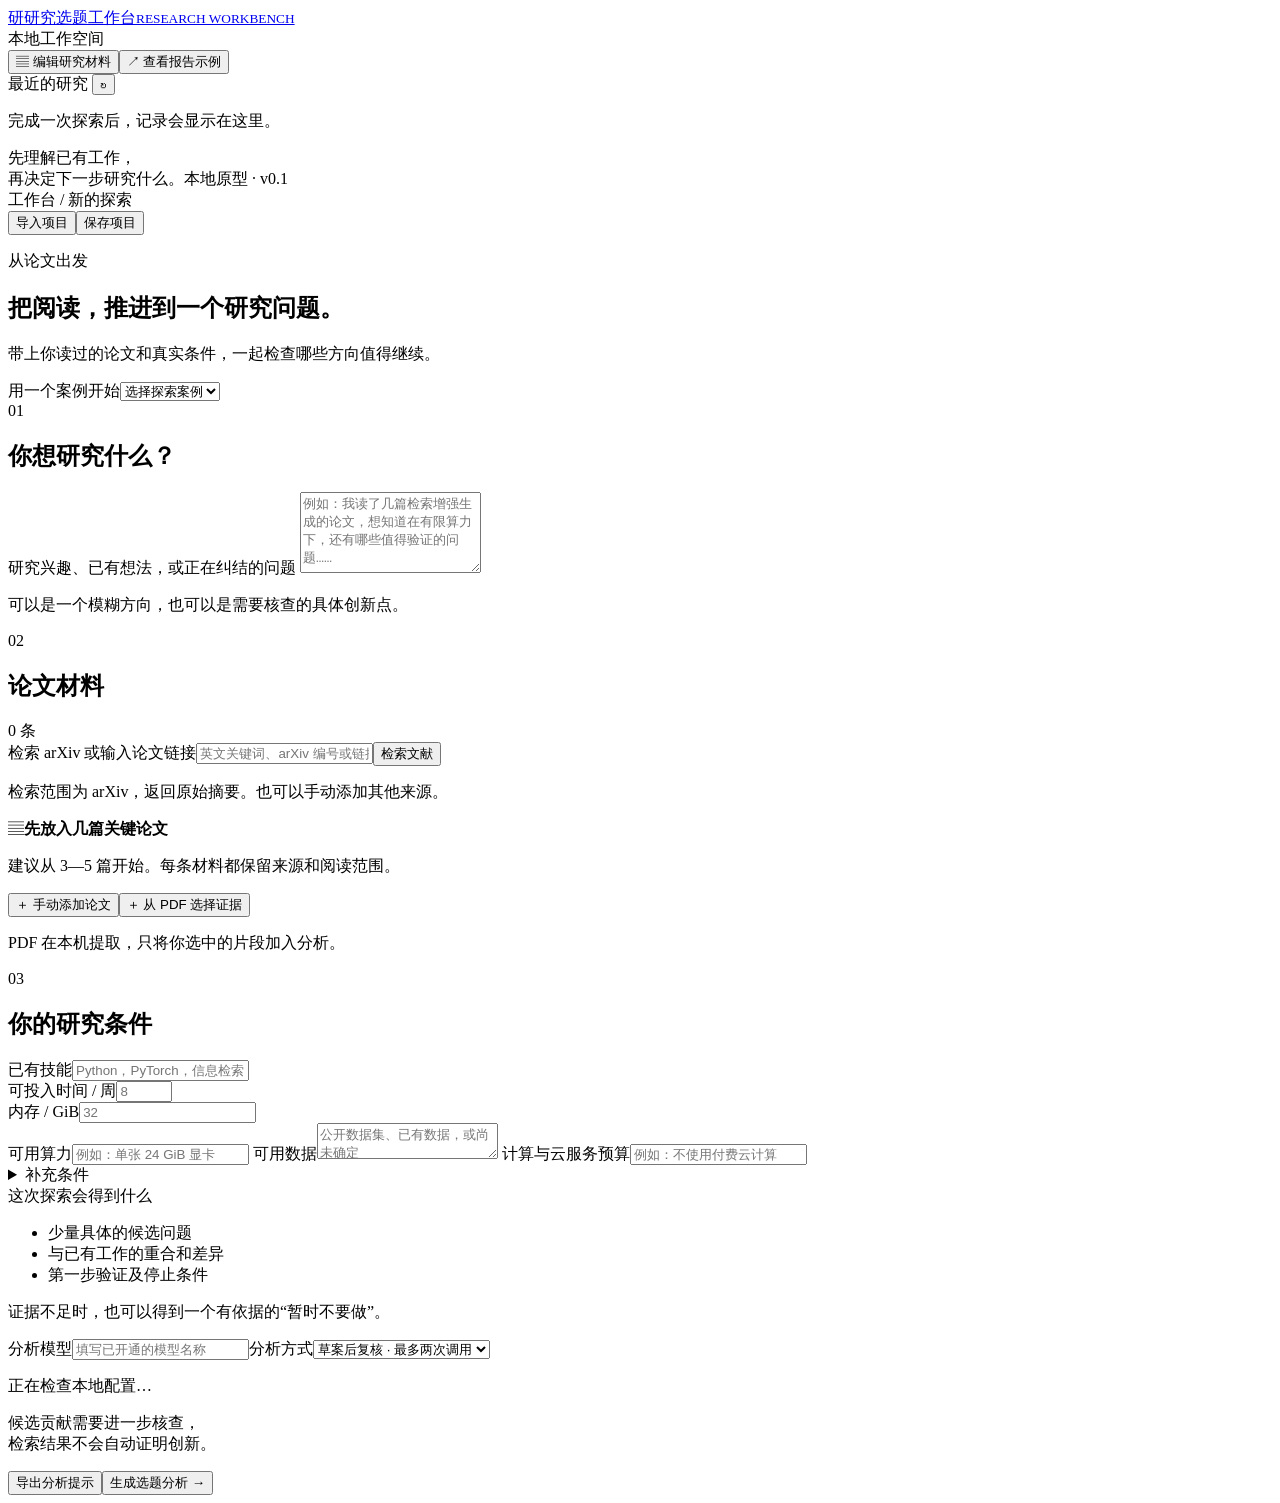
==== research_workbench/web/index.html @ 3cc42810 "Publish Research Workbench 0.1.0 alpha Add the local research workspace, PDF evidence tracing, offli" ====
<!doctype html>
<html lang="zh-CN">
<head><meta charset="utf-8"><meta name="viewport" content="width=device-width,initial-scale=1"><title>研究选题工作台</title><link rel="stylesheet" href="/styles.css"><script src="/app.js" defer></script></head>
<body>
<aside class="sidebar">
  <a class="brand" href="/" aria-label="研究选题工作台首页"><span class="brand-mark">研</span><span>研究选题工作台<small>RESEARCH WORKBENCH</small></span></a>
  <div class="local-tag"><span></span> 本地工作空间</div>
  <nav aria-label="工作区导航"><button class="nav-button active" id="nav-work">▤ 编辑研究材料</button><button class="nav-button" id="show-demo">↗ 查看报告示例</button></nav>
  <div class="sidebar-heading">最近的研究 <button id="refresh-history" class="icon-button" title="刷新记录" aria-label="刷新记录">↻</button></div>
  <div id="history" class="history"><p class="small">完成一次探索后，记录会显示在这里。</p></div>
  <div class="sidebar-foot">先理解已有工作，<br>再决定下一步研究什么。<span>本地原型 · v0.1</span></div>
</aside>
<main>
  <header class="topbar"><span id="view-label">工作台 / 新的探索</span><div><button id="load-project" class="quiet">导入项目</button><button id="save-project" class="quiet">保存项目</button></div></header>
  <div id="notice" class="notice" role="status" aria-live="polite" hidden></div>
  <section id="workspace" class="workspace">
    <div class="hero"><div><p class="eyebrow">从论文出发</p><h1>把阅读，推进到一个研究问题。</h1><p>带上你读过的论文和真实条件，一起检查哪些方向值得继续。</p></div><label class="example-label">用一个案例开始<select id="example-picker"><option value="">选择探索案例</option></select></label></div>
    <div class="work-grid">
      <div class="primary-column">
        <section class="panel"><div class="section-heading"><span class="step">01</span><h2>你想研究什么？</h2></div>
          <label for="question">研究兴趣、已有想法，或正在纠结的问题</label>
          <textarea id="question" rows="5" placeholder="例如：我读了几篇检索增强生成的论文，想知道在有限算力下，还有哪些值得验证的问题……"></textarea>
          <p class="help">可以是一个模糊方向，也可以是需要核查的具体创新点。</p>
        </section>
        <section class="panel"><div class="section-heading"><span class="step">02</span><h2>论文材料</h2><span id="source-count" class="count">0 条</span></div>
          <form id="search-form" class="search-row"><label class="sr-only" for="search-query">检索 arXiv 或输入论文链接</label><input id="search-query" placeholder="英文关键词、arXiv 编号或链接" maxlength="300"><button id="search-button" type="submit">检索文献</button></form>
          <p class="help">检索范围为 arXiv，返回原始摘要。也可以手动添加其他来源。</p>
          <div id="search-results" aria-live="polite"></div>
          <div id="sources" class="sources"><div class="empty"><span class="empty-symbol">▤</span><strong>先放入几篇关键论文</strong><p>建议从 3—5 篇开始。每条材料都保留来源和阅读范围。</p></div></div>
          <div class="material-actions"><button id="add-manual" class="add-button">＋ 手动添加论文</button><button id="add-pdf" class="add-button">＋ 从 PDF 选择证据</button></div>
          <p id="pdf-help" class="help">PDF 在本机提取，只将你选中的片段加入分析。</p>
        </section>
      </div>
      <aside class="conditions">
        <section class="panel"><div class="section-heading"><span class="step">03</span><h2>你的研究条件</h2></div>
          <label for="skills">已有技能</label><input id="skills" placeholder="Python，PyTorch，信息检索">
          <div class="field-pair"><div><label for="weeks">可投入时间 / 周</label><input id="weeks" type="number" min="1" max="104" placeholder="8"></div><div><label for="ram">内存 / GiB</label><input id="ram" type="number" min="1" placeholder="32"></div></div>
          <label for="gpu">可用算力</label><input id="gpu" placeholder="例如：单张 24 GiB 显卡">
          <label for="data">可用数据</label><textarea id="data" rows="2" placeholder="公开数据集、已有数据，或尚未确定"></textarea>
          <label for="budget">计算与云服务预算</label><input id="budget" placeholder="例如：不使用付费云计算">
          <details><summary>补充条件</summary><label for="api-budget">研究所需 API 预算 / 元</label><input id="api-budget" type="number" min="0" placeholder="可留空"><label for="target-model">研究对象模型</label><input id="target-model" placeholder="尚未确定"><label for="notes">其他限制或偏好</label><textarea id="notes" rows="2"></textarea></details>
        </section>
        <section class="outcome-note"><span>这次探索会得到什么</span><ul><li>少量具体的候选问题</li><li>与已有工作的重合和差异</li><li>第一步验证及停止条件</li></ul><p>证据不足时，也可以得到一个有依据的“暂时不要做”。</p></section>
      </aside>
    </div>
    <section class="action-panel"><div class="model-settings"><label for="model">分析模型</label><input id="model" placeholder="填写已开通的模型名称"><label for="workflow">分析方式</label><select id="workflow"><option value="reviewed">草案后复核 · 最多两次调用</option><option value="baseline">单轮分析 · 一次调用</option></select></div>
      <p id="connection" class="help">正在检查本地配置…</p>
      <div class="action-row"><p>候选贡献需要进一步核查，<br>检索结果不会自动证明创新。</p><button id="prepare" class="secondary">导出分析提示</button><button id="analyze" class="primary">生成选题分析 <span>→</span></button></div>
      <div id="prepared-actions" class="prepared-actions" hidden><span>研究材料快照已保存。</span><a id="download-prompt" href="#" download>下载提示文件</a><button id="import-answer" class="quiet">导入模型回答</button></div>
    </section>
  </section>
  <section id="result-view" class="result-view" hidden><div class="result-toolbar"><button id="back-to-work" class="quiet">← 返回研究材料</button><span id="result-label"></span><a id="download-report" class="quiet" hidden download>下载报告 JSON</a><a id="open-report" class="quiet" target="_blank" rel="noopener">独立打开 ↗</a></div><iframe id="report-frame" title="研究选题分析报告" sandbox="allow-same-origin allow-popups allow-popups-to-escape-sandbox allow-downloads"></iframe></section>
</main>
<dialog id="paper-dialog"><form id="paper-form"><div class="dialog-top"><h2>添加论文材料</h2><button id="close-paper" type="button" class="icon-button" aria-label="关闭">×</button></div><label for="paper-title">论文标题</label><input id="paper-title" required maxlength="500"><label for="paper-url">来源链接</label><input id="paper-url" type="url" placeholder="https://…" required><label for="paper-scope">提供内容</label><select id="paper-scope"><option value="abstract">原始摘要</option><option value="notes">你整理的阅读笔记</option></select><label for="paper-text">摘要或笔记</label><textarea id="paper-text" rows="7" required maxlength="30000"></textarea><label for="paper-locator">原文位置</label><input id="paper-locator" placeholder="例如：Abstract，或第 3 节第 2 段" required><div class="dialog-actions"><button class="primary" type="submit">添加到材料</button></div></form></dialog>
<dialog id="answer-dialog"><form id="answer-form"><div class="dialog-top"><h2>导入模型回答</h2><button id="close-answer" type="button" class="icon-button" aria-label="关闭">×</button></div><p class="help">回答将关联到已导出的研究材料快照。</p><label for="answer-model">实际使用的模型或来源</label><input id="answer-model" required placeholder="例如：模型名称；人工编写请注明"><label for="answer-text">模型输出的 JSON</label><textarea id="answer-text" rows="10" required placeholder="粘贴完整 JSON 对象"></textarea><div class="dialog-actions"><button class="primary" type="submit">导入并查看报告</button></div></form></dialog>
<dialog id="pdf-dialog">
  <div class="dialog-top"><h2>从 PDF 选择证据</h2><button id="close-pdf" type="button" class="icon-button" aria-label="关闭 PDF 选择">×</button></div>
  <p class="help">选择论文文件，再选中与研究问题相关的一段文字。原文件和提取结果保存在本机；分析只使用选中的片段。</p>
  <label for="pdf-file">论文 PDF · 最大 8 MB / 80 页</label><input id="pdf-file" type="file" accept=".pdf,application/pdf">
  <p id="pdf-status" class="help" role="status" aria-live="polite"></p>
  <form id="excerpt-form" hidden>
    <div class="field-pair"><div><label for="pdf-title">论文标题</label><input id="pdf-title" required maxlength="500"></div><div><label for="pdf-url">论文来源链接</label><input id="pdf-url" type="url" required placeholder="https://…"></div></div>
    <p class="help">请核对标题和链接属于这份文件；工作台不会自动验证对应关系。</p>
    <div class="pdf-page-bar"><label for="pdf-page">页面</label><select id="pdf-page"></select><span id="pdf-selection" class="help">在下方选中需要引用的文字</span></div>
    <label for="pdf-page-text" class="sr-only">页面提取文字，可选中片段</label><textarea id="pdf-page-text" rows="12" readonly spellcheck="false"></textarea>
    <p class="help">页码使用文件页序，可能与印刷页码不同。分栏、公式和表格可能提取有误，请对照原 PDF 核对。当前不支持扫描件 OCR。</p>
    <div class="dialog-actions"><button id="add-excerpt" class="primary" type="submit" disabled>添加选中片段</button></div>
  </form>
</dialog>
<input type="file" id="project-file" accept=".json,application/json" hidden>
</body></html>
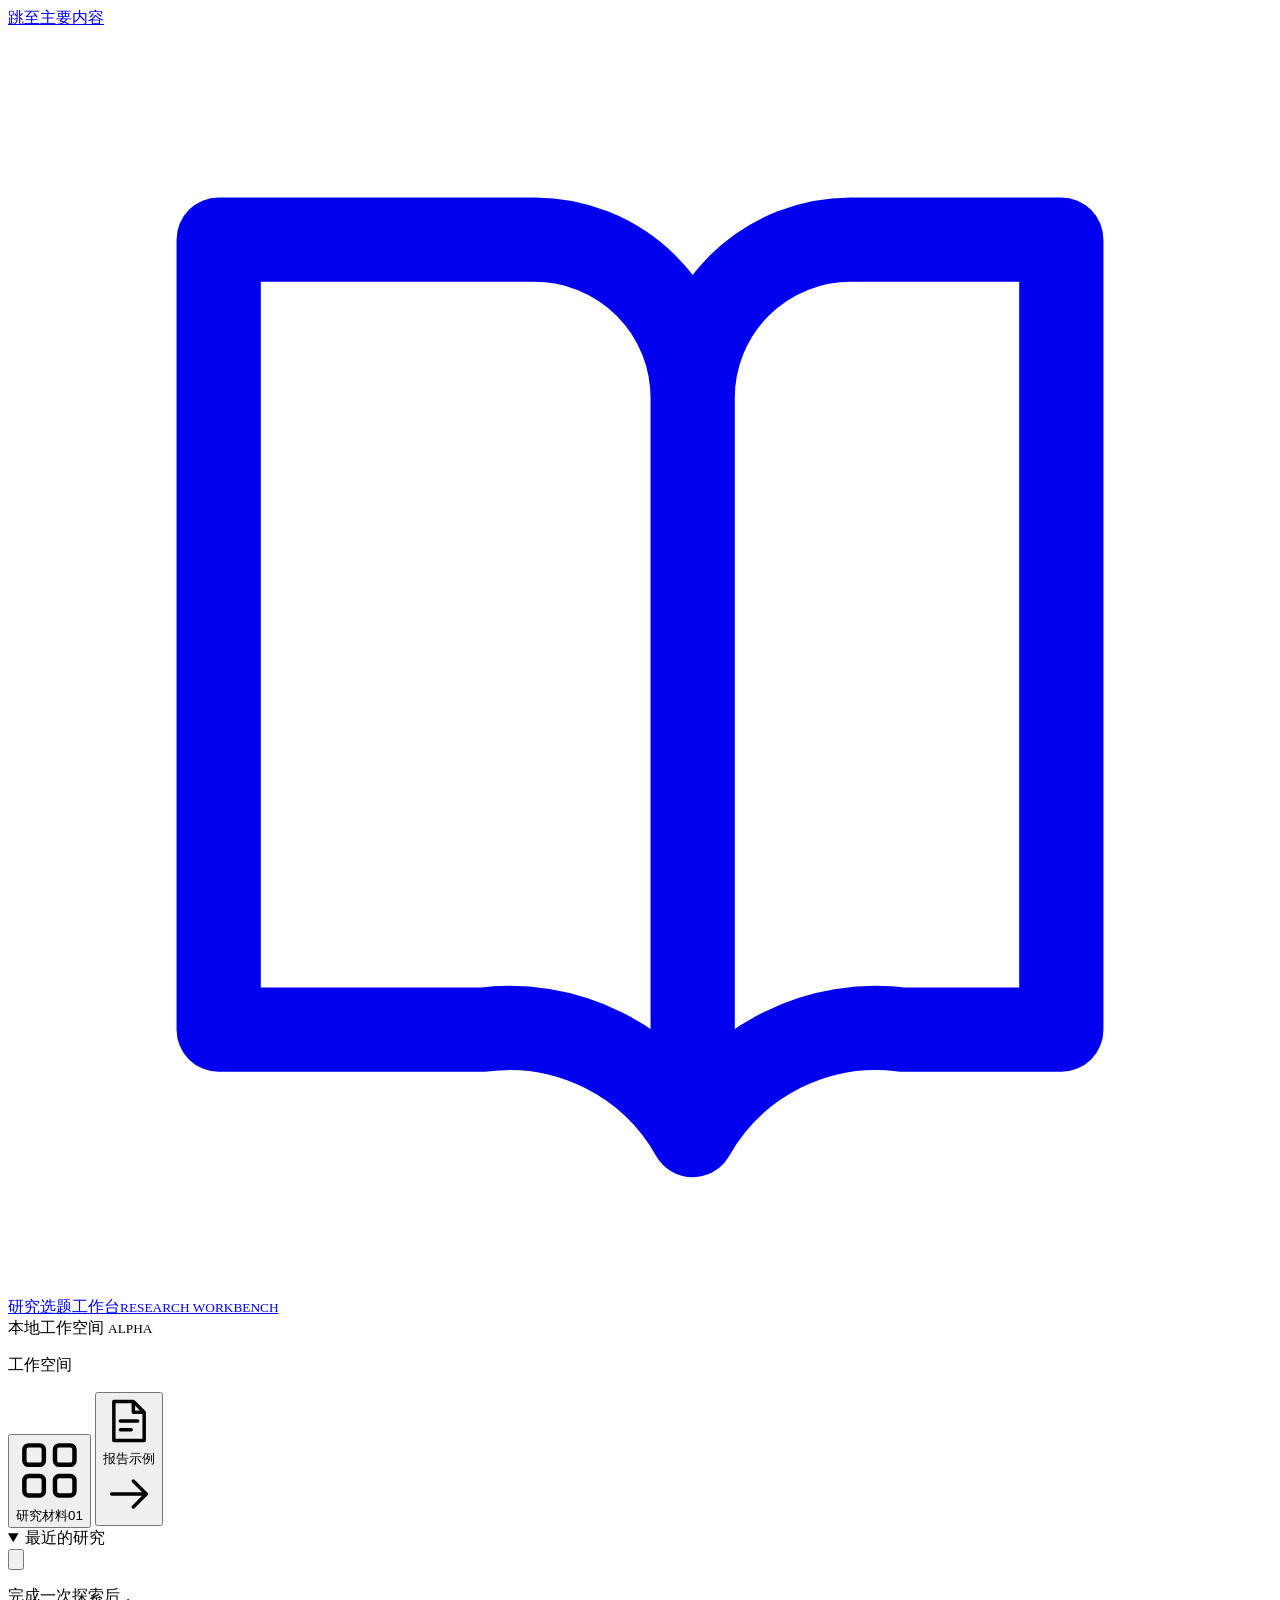
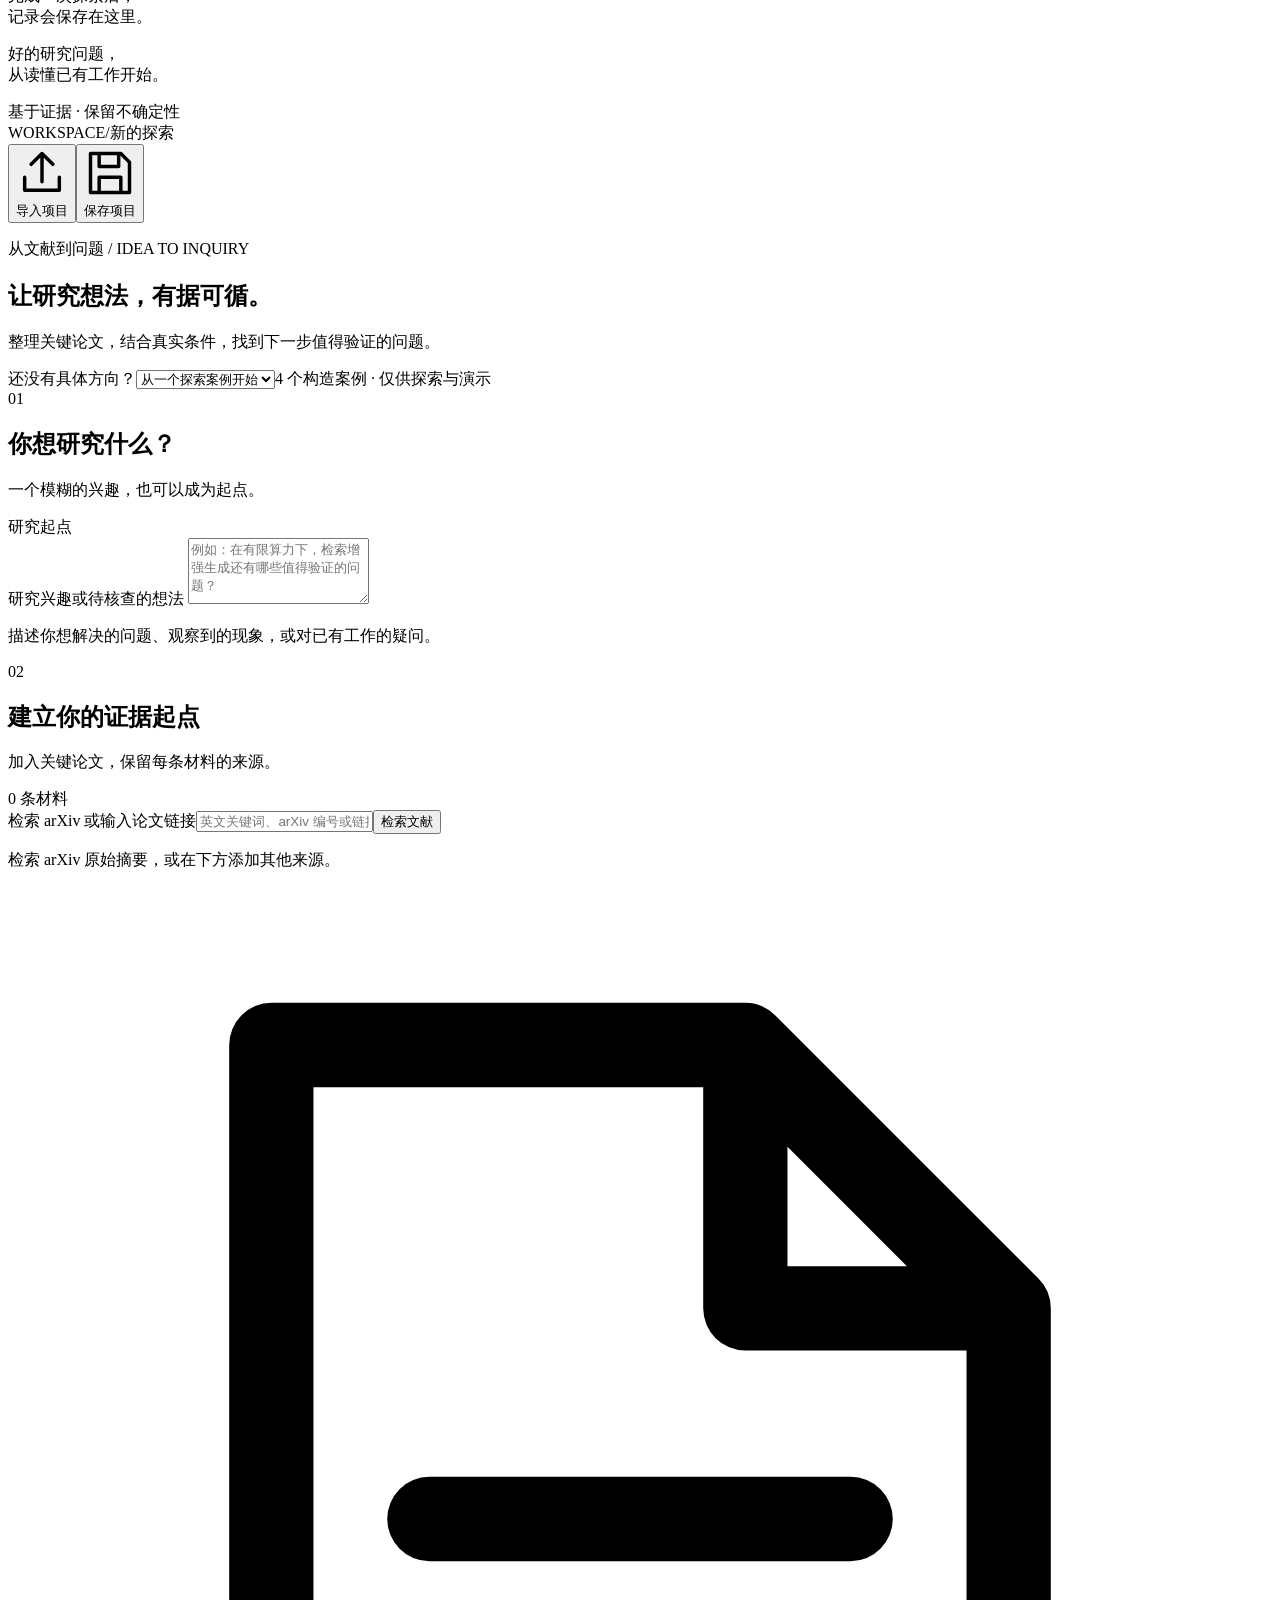
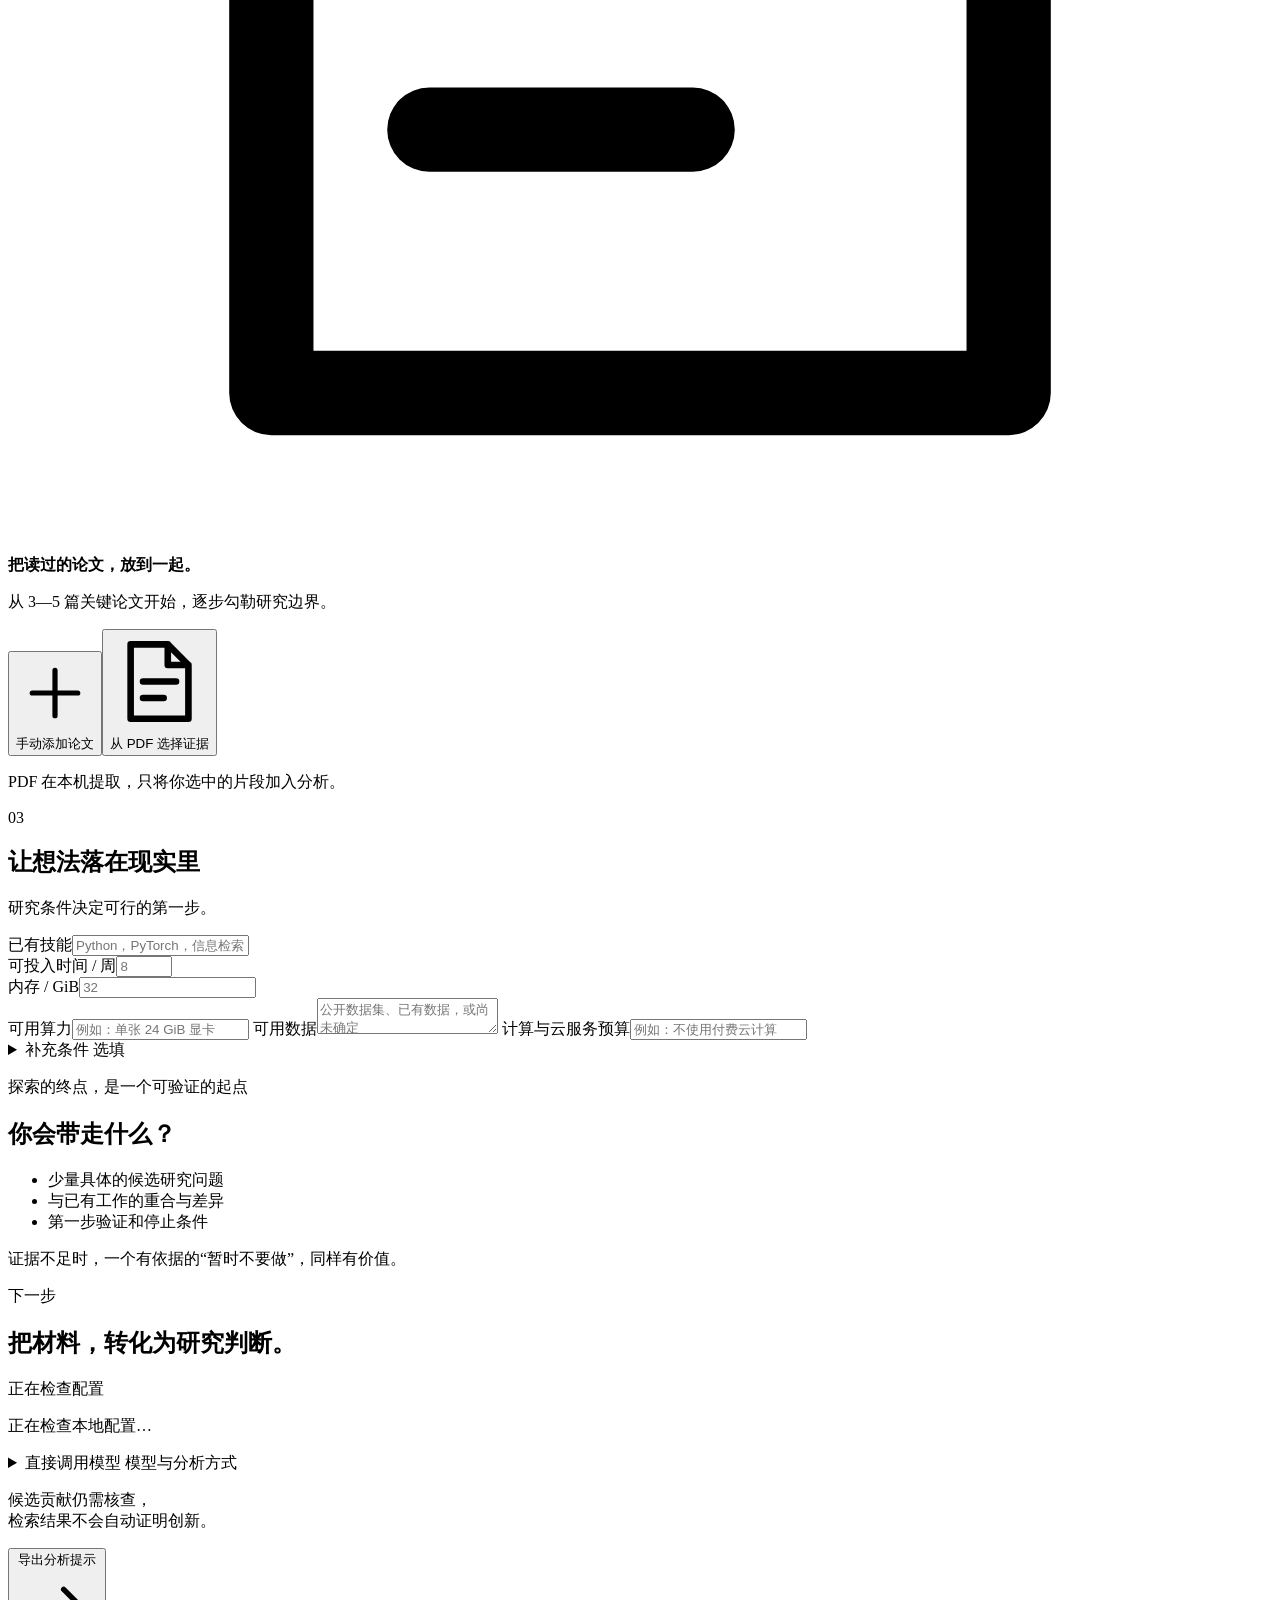
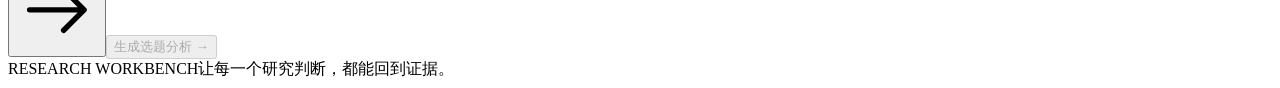
==== commit 512ca45e: "Refine research workspace and evidence-linked report design" ====
--- a/research_workbench/web/index.html
+++ b/research_workbench/web/index.html
@@ -1,60 +1,84 @@
 <!doctype html>
 <html lang="zh-CN">
-<head><meta charset="utf-8"><meta name="viewport" content="width=device-width,initial-scale=1"><title>研究选题工作台</title><link rel="stylesheet" href="/styles.css"><script src="/app.js" defer></script></head>
+<head>
+  <meta charset="utf-8">
+  <meta name="viewport" content="width=device-width,initial-scale=1">
+  <meta name="theme-color" content="#18302d">
+  <title>研究选题工作台 · Research Workbench</title>
+  <link rel="stylesheet" href="/styles.css">
+  <script src="/app.js" defer></script>
+</head>
 <body>
+<a class="skip-link" href="#main-content">跳至主要内容</a>
 <aside class="sidebar">
-  <a class="brand" href="/" aria-label="研究选题工作台首页"><span class="brand-mark">研</span><span>研究选题工作台<small>RESEARCH WORKBENCH</small></span></a>
-  <div class="local-tag"><span></span> 本地工作空间</div>
-  <nav aria-label="工作区导航"><button class="nav-button active" id="nav-work">▤ 编辑研究材料</button><button class="nav-button" id="show-demo">↗ 查看报告示例</button></nav>
-  <div class="sidebar-heading">最近的研究 <button id="refresh-history" class="icon-button" title="刷新记录" aria-label="刷新记录">↻</button></div>
-  <div id="history" class="history"><p class="small">完成一次探索后，记录会显示在这里。</p></div>
-  <div class="sidebar-foot">先理解已有工作，<br>再决定下一步研究什么。<span>本地原型 · v0.1</span></div>
+  <a class="brand" href="/" aria-label="研究选题工作台首页"><span class="brand-mark"><svg class="icon " viewBox="0 0 24 24" fill="none" stroke="currentColor" stroke-width="1.6" stroke-linecap="round" stroke-linejoin="round" aria-hidden="true"><path d="M4 4h6a3 3 0 0 1 3 3v14a4 4 0 0 0-4-2H4zM13 7a3 3 0 0 1 3-3h4v15h-3a4 4 0 0 0-4 2"/></svg></span><span>研究选题工作台<small>RESEARCH WORKBENCH</small></span></a>
+  <div class="local-tag"><span></span> 本地工作空间 <small>ALPHA</small></div>
+  <p class="nav-label">工作空间</p>
+  <nav aria-label="工作区导航">
+    <button class="nav-button active" id="nav-work" aria-current="page"><svg class="icon " viewBox="0 0 24 24" fill="none" stroke="currentColor" stroke-width="1.6" stroke-linecap="round" stroke-linejoin="round" aria-hidden="true"><rect x="3" y="3" width="7" height="7" rx="1.5"/><rect x="14" y="3" width="7" height="7" rx="1.5"/><rect x="3" y="14" width="7" height="7" rx="1.5"/><rect x="14" y="14" width="7" height="7" rx="1.5"/></svg><span>研究材料</span><span class="nav-marker">01</span></button>
+    <button class="nav-button" id="show-demo"><svg class="icon " viewBox="0 0 24 24" fill="none" stroke="currentColor" stroke-width="1.6" stroke-linecap="round" stroke-linejoin="round" aria-hidden="true"><path d="M14 3H5v18h14V8zM14 3v5h5M8 12h8M8 16h5"/></svg><span>报告示例</span><svg class="icon nav-arrow" viewBox="0 0 24 24" fill="none" stroke="currentColor" stroke-width="1.6" stroke-linecap="round" stroke-linejoin="round" aria-hidden="true"><path d="M4 12h16m-6-6 6 6-6 6"/></svg></button>
+  </nav>
+  <details class="history-section" open>
+    <summary>最近的研究</summary>
+    <button id="refresh-history" class="icon-button history-refresh" title="刷新记录" aria-label="刷新记录"><svg class="icon " viewBox="0 0 24 24" fill="none" stroke="currentColor" stroke-width="1.6" stroke-linecap="round" stroke-linejoin="round" aria-hidden="true"><path d="M20 11a8 8 0 1 0-2 6M20 4v7h-7"/></svg></button>
+    <div id="history" class="history"><p class="small">完成一次探索后，<br>记录会保存在这里。</p></div>
+  </details>
+  <div class="sidebar-foot"><span class="foot-line"></span><p>好的研究问题，<br>从读懂已有工作开始。</p><span>基于证据 · 保留不确定性</span></div>
 </aside>
-<main>
-  <header class="topbar"><span id="view-label">工作台 / 新的探索</span><div><button id="load-project" class="quiet">导入项目</button><button id="save-project" class="quiet">保存项目</button></div></header>
+<main id="main-content" tabindex="-1">
+  <header class="topbar"><div class="breadcrumb"><span class="workspace-label">WORKSPACE</span><span class="breadcrumb-divider">/</span><span id="view-label">新的探索</span></div><div class="project-actions"><button id="load-project" class="quiet"><svg class="icon " viewBox="0 0 24 24" fill="none" stroke="currentColor" stroke-width="1.6" stroke-linecap="round" stroke-linejoin="round" aria-hidden="true"><path d="M12 16V3m-5 5 5-5 5 5M4 14v6h16v-6"/></svg>导入项目</button><button id="save-project" class="quiet save-project"><svg class="icon " viewBox="0 0 24 24" fill="none" stroke="currentColor" stroke-width="1.6" stroke-linecap="round" stroke-linejoin="round" aria-hidden="true"><path d="M5 3h12l4 4v14H3V3zM7 3v6h9V3M7 21v-7h10v7"/></svg>保存项目</button></div></header>
   <div id="notice" class="notice" role="status" aria-live="polite" hidden></div>
   <section id="workspace" class="workspace">
-    <div class="hero"><div><p class="eyebrow">从论文出发</p><h1>把阅读，推进到一个研究问题。</h1><p>带上你读过的论文和真实条件，一起检查哪些方向值得继续。</p></div><label class="example-label">用一个案例开始<select id="example-picker"><option value="">选择探索案例</option></select></label></div>
+    <div class="hero">
+      <div class="hero-copy"><p class="eyebrow"><span></span> 从文献到问题 / IDEA TO INQUIRY</p><h1>让研究想法，有据可循。</h1><p>整理关键论文，结合真实条件，找到下一步值得验证的问题。</p></div>
+      <div class="example-card"><label for="example-picker">还没有具体方向？</label><select id="example-picker"><option value="">从一个探索案例开始</option></select><span>4 个构造案例 · 仅供探索与演示</span></div>
+    </div>
     <div class="work-grid">
       <div class="primary-column">
-        <section class="panel"><div class="section-heading"><span class="step">01</span><h2>你想研究什么？</h2></div>
-          <label for="question">研究兴趣、已有想法，或正在纠结的问题</label>
-          <textarea id="question" rows="5" placeholder="例如：我读了几篇检索增强生成的论文，想知道在有限算力下，还有哪些值得验证的问题……"></textarea>
-          <p class="help">可以是一个模糊方向，也可以是需要核查的具体创新点。</p>
+        <section class="panel question-panel" aria-labelledby="question-heading">
+          <div class="section-heading"><span class="step">01</span><div><h2 id="question-heading">你想研究什么？</h2><p>一个模糊的兴趣，也可以成为起点。</p></div><span class="section-tag">研究起点</span></div>
+          <label for="question">研究兴趣或待核查的想法</label>
+          <textarea id="question" rows="4" placeholder="例如：在有限算力下，检索增强生成还有哪些值得验证的问题？" aria-describedby="question-help"></textarea>
+          <p id="question-help" class="help">描述你想解决的问题、观察到的现象，或对已有工作的疑问。</p>
         </section>
-        <section class="panel"><div class="section-heading"><span class="step">02</span><h2>论文材料</h2><span id="source-count" class="count">0 条</span></div>
+        <section class="panel materials-panel" aria-labelledby="materials-heading">
+          <div class="section-heading"><span class="step">02</span><div><h2 id="materials-heading">建立你的证据起点</h2><p>加入关键论文，保留每条材料的来源。</p></div><span id="source-count" class="count" role="status" aria-live="polite" aria-atomic="true">0 条材料</span></div>
           <form id="search-form" class="search-row"><label class="sr-only" for="search-query">检索 arXiv 或输入论文链接</label><input id="search-query" placeholder="英文关键词、arXiv 编号或链接" maxlength="300"><button id="search-button" type="submit">检索文献</button></form>
-          <p class="help">检索范围为 arXiv，返回原始摘要。也可以手动添加其他来源。</p>
+          <p class="help">检索 arXiv 原始摘要，或在下方添加其他来源。</p>
           <div id="search-results" aria-live="polite"></div>
-          <div id="sources" class="sources"><div class="empty"><span class="empty-symbol">▤</span><strong>先放入几篇关键论文</strong><p>建议从 3—5 篇开始。每条材料都保留来源和阅读范围。</p></div></div>
-          <div class="material-actions"><button id="add-manual" class="add-button">＋ 手动添加论文</button><button id="add-pdf" class="add-button">＋ 从 PDF 选择证据</button></div>
+          <div id="sources" class="sources"><div class="empty"><span class="empty-symbol" aria-hidden="true"><svg class="icon " viewBox="0 0 24 24" fill="none" stroke="currentColor" stroke-width="1.6" stroke-linecap="round" stroke-linejoin="round" aria-hidden="true"><path d="M14 3H5v18h14V8zM14 3v5h5M8 12h8M8 16h5"/></svg></span><strong>把读过的论文，放到一起。</strong><p>从 3—5 篇关键论文开始，逐步勾勒研究边界。</p></div></div>
+          <div class="material-actions"><button id="add-manual" class="add-button"><svg class="icon " viewBox="0 0 24 24" fill="none" stroke="currentColor" stroke-width="1.6" stroke-linecap="round" stroke-linejoin="round" aria-hidden="true"><path d="M12 5v14M5 12h14"/></svg>手动添加论文</button><button id="add-pdf" class="add-button"><svg class="icon " viewBox="0 0 24 24" fill="none" stroke="currentColor" stroke-width="1.6" stroke-linecap="round" stroke-linejoin="round" aria-hidden="true"><path d="M14 3H5v18h14V8zM14 3v5h5M8 12h8M8 16h5"/></svg>从 PDF 选择证据</button></div>
           <p id="pdf-help" class="help">PDF 在本机提取，只将你选中的片段加入分析。</p>
         </section>
       </div>
       <aside class="conditions">
-        <section class="panel"><div class="section-heading"><span class="step">03</span><h2>你的研究条件</h2></div>
+        <section class="panel" aria-labelledby="conditions-heading">
+          <div class="section-heading"><span class="step">03</span><div><h2 id="conditions-heading">让想法落在现实里</h2><p>研究条件决定可行的第一步。</p></div></div>
           <label for="skills">已有技能</label><input id="skills" placeholder="Python，PyTorch，信息检索">
-          <div class="field-pair"><div><label for="weeks">可投入时间 / 周</label><input id="weeks" type="number" min="1" max="104" placeholder="8"></div><div><label for="ram">内存 / GiB</label><input id="ram" type="number" min="1" placeholder="32"></div></div>
+          <div class="field-pair"><div><label for="weeks">可投入时间 <span>/ 周</span></label><input id="weeks" type="number" min="1" max="104" placeholder="8"></div><div><label for="ram">内存 <span>/ GiB</span></label><input id="ram" type="number" min="1" placeholder="32"></div></div>
           <label for="gpu">可用算力</label><input id="gpu" placeholder="例如：单张 24 GiB 显卡">
           <label for="data">可用数据</label><textarea id="data" rows="2" placeholder="公开数据集、已有数据，或尚未确定"></textarea>
           <label for="budget">计算与云服务预算</label><input id="budget" placeholder="例如：不使用付费云计算">
-          <details><summary>补充条件</summary><label for="api-budget">研究所需 API 预算 / 元</label><input id="api-budget" type="number" min="0" placeholder="可留空"><label for="target-model">研究对象模型</label><input id="target-model" placeholder="尚未确定"><label for="notes">其他限制或偏好</label><textarea id="notes" rows="2"></textarea></details>
+          <details class="extra-conditions"><summary>补充条件 <span>选填</span></summary><label for="api-budget">研究所需 API 预算 / 元</label><input id="api-budget" type="number" min="0" placeholder="可留空"><label for="target-model">研究对象模型</label><input id="target-model" placeholder="尚未确定"><label for="notes">其他限制或偏好</label><textarea id="notes" rows="2"></textarea></details>
         </section>
-        <section class="outcome-note"><span>这次探索会得到什么</span><ul><li>少量具体的候选问题</li><li>与已有工作的重合和差异</li><li>第一步验证及停止条件</li></ul><p>证据不足时，也可以得到一个有依据的“暂时不要做”。</p></section>
+        <section class="outcome-note"><p class="note-eyebrow">探索的终点，是一个可验证的起点</p><h2>你会带走什么？</h2><ul><li>少量具体的候选研究问题</li><li>与已有工作的重合与差异</li><li>第一步验证和停止条件</li></ul><p>证据不足时，一个有依据的“暂时不要做”，同样有价值。</p></section>
       </aside>
     </div>
-    <section class="action-panel"><div class="model-settings"><label for="model">分析模型</label><input id="model" placeholder="填写已开通的模型名称"><label for="workflow">分析方式</label><select id="workflow"><option value="reviewed">草案后复核 · 最多两次调用</option><option value="baseline">单轮分析 · 一次调用</option></select></div>
-      <p id="connection" class="help">正在检查本地配置…</p>
-      <div class="action-row"><p>候选贡献需要进一步核查，<br>检索结果不会自动证明创新。</p><button id="prepare" class="secondary">导出分析提示</button><button id="analyze" class="primary">生成选题分析 <span>→</span></button></div>
-      <div id="prepared-actions" class="prepared-actions" hidden><span>研究材料快照已保存。</span><a id="download-prompt" href="#" download>下载提示文件</a><button id="import-answer" class="quiet">导入模型回答</button></div>
+    <section class="action-panel" aria-labelledby="analysis-heading">
+      <div class="analysis-heading"><div><p class="eyebrow">下一步</p><h2 id="analysis-heading">把材料，转化为研究判断。</h2></div><span class="analysis-badge" id="analysis-mode">正在检查配置</span></div>
+      <p id="connection" class="help connection">正在检查本地配置…</p>
+      <details id="model-settings-panel" class="model-details"><summary>直接调用模型 <span>模型与分析方式</span></summary><div class="model-settings"><div><label for="model">分析模型</label><input id="model" placeholder="填写已开通的模型名称"></div><div><label for="workflow">分析方式</label><select id="workflow"><option value="reviewed">草案后复核 · 最多两次调用</option><option value="baseline">单轮分析 · 一次调用</option></select></div></div></details>
+      <div class="action-row"><p>候选贡献仍需核查，<br>检索结果不会自动证明创新。</p><button id="prepare" class="primary">导出分析提示 <svg class="icon " viewBox="0 0 24 24" fill="none" stroke="currentColor" stroke-width="1.6" stroke-linecap="round" stroke-linejoin="round" aria-hidden="true"><path d="M4 12h16m-6-6 6 6-6 6"/></svg></button><button id="analyze" class="secondary" disabled>生成选题分析 →</button></div>
+      <div id="prepared-actions" class="prepared-actions" hidden><div><strong>材料快照已保存</strong><span>下载提示 → 在你使用的模型中分析 → 导入回答</span></div><a id="download-prompt" class="download-link" href="#" download>下载提示文件</a><button id="import-answer" class="secondary">导入模型回答</button></div>
     </section>
+    <footer class="workspace-foot"><span>RESEARCH WORKBENCH</span>让每一个研究判断，都能回到证据。</footer>
   </section>
   <section id="result-view" class="result-view" hidden><div class="result-toolbar"><button id="back-to-work" class="quiet">← 返回研究材料</button><span id="result-label"></span><a id="download-report" class="quiet" hidden download>下载报告 JSON</a><a id="open-report" class="quiet" target="_blank" rel="noopener">独立打开 ↗</a></div><iframe id="report-frame" title="研究选题分析报告" sandbox="allow-same-origin allow-popups allow-popups-to-escape-sandbox allow-downloads"></iframe></section>
 </main>
-<dialog id="paper-dialog"><form id="paper-form"><div class="dialog-top"><h2>添加论文材料</h2><button id="close-paper" type="button" class="icon-button" aria-label="关闭">×</button></div><label for="paper-title">论文标题</label><input id="paper-title" required maxlength="500"><label for="paper-url">来源链接</label><input id="paper-url" type="url" placeholder="https://…" required><label for="paper-scope">提供内容</label><select id="paper-scope"><option value="abstract">原始摘要</option><option value="notes">你整理的阅读笔记</option></select><label for="paper-text">摘要或笔记</label><textarea id="paper-text" rows="7" required maxlength="30000"></textarea><label for="paper-locator">原文位置</label><input id="paper-locator" placeholder="例如：Abstract，或第 3 节第 2 段" required><div class="dialog-actions"><button class="primary" type="submit">添加到材料</button></div></form></dialog>
-<dialog id="answer-dialog"><form id="answer-form"><div class="dialog-top"><h2>导入模型回答</h2><button id="close-answer" type="button" class="icon-button" aria-label="关闭">×</button></div><p class="help">回答将关联到已导出的研究材料快照。</p><label for="answer-model">实际使用的模型或来源</label><input id="answer-model" required placeholder="例如：模型名称；人工编写请注明"><label for="answer-text">模型输出的 JSON</label><textarea id="answer-text" rows="10" required placeholder="粘贴完整 JSON 对象"></textarea><div class="dialog-actions"><button class="primary" type="submit">导入并查看报告</button></div></form></dialog>
-<dialog id="pdf-dialog">
-  <div class="dialog-top"><h2>从 PDF 选择证据</h2><button id="close-pdf" type="button" class="icon-button" aria-label="关闭 PDF 选择">×</button></div>
+<dialog id="paper-dialog" aria-labelledby="paper-dialog-title"><form id="paper-form"><div class="dialog-top"><h2 id="paper-dialog-title">添加论文材料</h2><button id="close-paper" type="button" class="icon-button" aria-label="关闭"><svg class="icon " viewBox="0 0 24 24" fill="none" stroke="currentColor" stroke-width="1.6" stroke-linecap="round" stroke-linejoin="round" aria-hidden="true"><path d="m6 6 12 12M18 6 6 18"/></svg></button></div><p id="paper-error" class="dialog-error" role="alert" hidden></p><label for="paper-title">论文标题</label><input id="paper-title" required maxlength="500"><label for="paper-url">来源链接</label><input id="paper-url" type="url" placeholder="https://…" required><label for="paper-scope">提供内容</label><select id="paper-scope"><option value="abstract">原始摘要</option><option value="notes">你整理的阅读笔记</option></select><label for="paper-text">摘要或笔记</label><textarea id="paper-text" rows="7" required maxlength="30000"></textarea><label for="paper-locator">原文位置</label><input id="paper-locator" placeholder="例如：Abstract，或第 3 节第 2 段" required><div class="dialog-actions"><button class="primary" type="submit">添加到材料</button></div></form></dialog>
+<dialog id="answer-dialog" aria-labelledby="answer-dialog-title"><form id="answer-form"><div class="dialog-top"><h2 id="answer-dialog-title">导入模型回答</h2><button id="close-answer" type="button" class="icon-button" aria-label="关闭"><svg class="icon " viewBox="0 0 24 24" fill="none" stroke="currentColor" stroke-width="1.6" stroke-linecap="round" stroke-linejoin="round" aria-hidden="true"><path d="m6 6 12 12M18 6 6 18"/></svg></button></div><p class="help">回答将关联到已导出的研究材料快照。</p><p id="answer-error" class="dialog-error" role="alert" hidden></p><label for="answer-model">实际使用的模型或来源</label><input id="answer-model" required placeholder="例如：模型名称；人工编写请注明"><label for="answer-text">模型输出的 JSON</label><textarea id="answer-text" rows="10" required placeholder="粘贴完整 JSON 对象"></textarea><div class="dialog-actions"><button class="primary" type="submit">导入并查看报告</button></div></form></dialog>
+<dialog id="pdf-dialog" aria-labelledby="pdf-dialog-title">
+  <div class="dialog-top"><h2 id="pdf-dialog-title">从 PDF 选择证据</h2><button id="close-pdf" type="button" class="icon-button" aria-label="关闭 PDF 选择"><svg class="icon " viewBox="0 0 24 24" fill="none" stroke="currentColor" stroke-width="1.6" stroke-linecap="round" stroke-linejoin="round" aria-hidden="true"><path d="m6 6 12 12M18 6 6 18"/></svg></button></div>
   <p class="help">选择论文文件，再选中与研究问题相关的一段文字。原文件和提取结果保存在本机；分析只使用选中的片段。</p>
   <label for="pdf-file">论文 PDF · 最大 8 MB / 80 页</label><input id="pdf-file" type="file" accept=".pdf,application/pdf">
   <p id="pdf-status" class="help" role="status" aria-live="polite"></p>
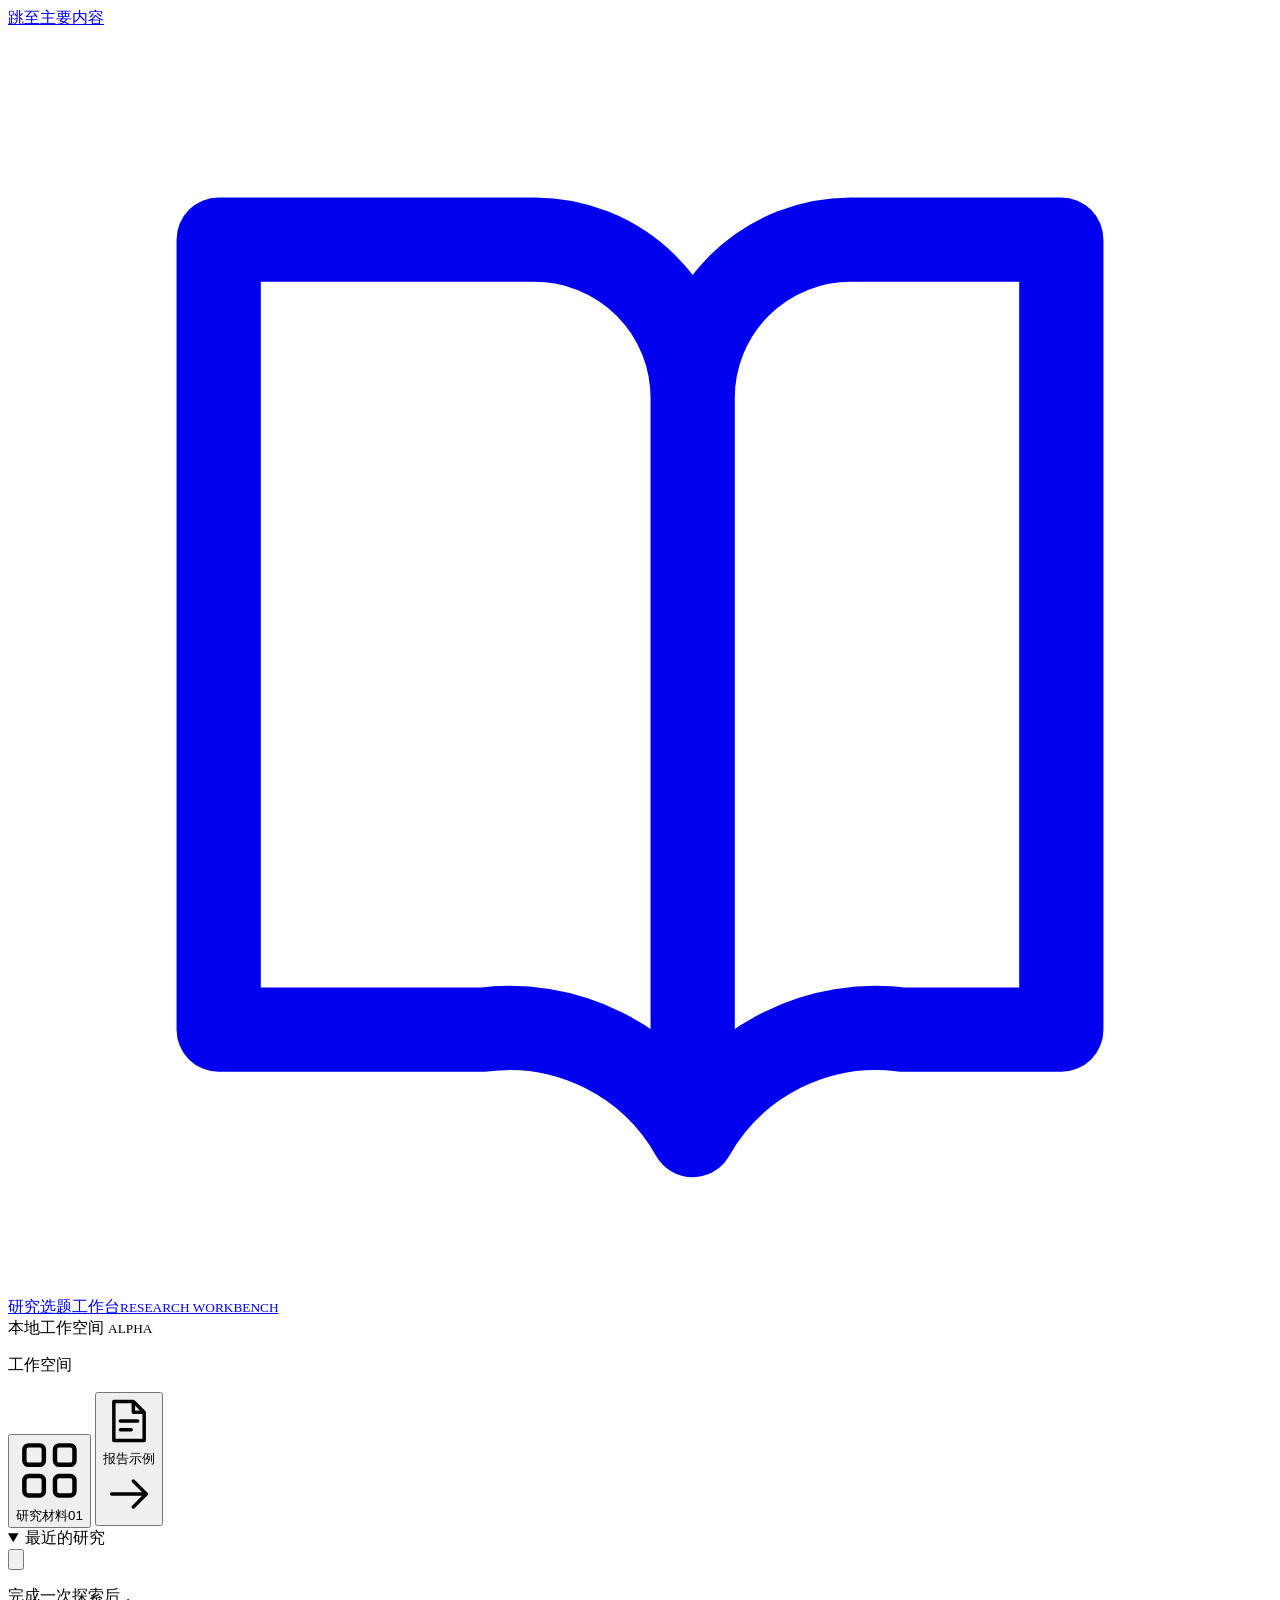
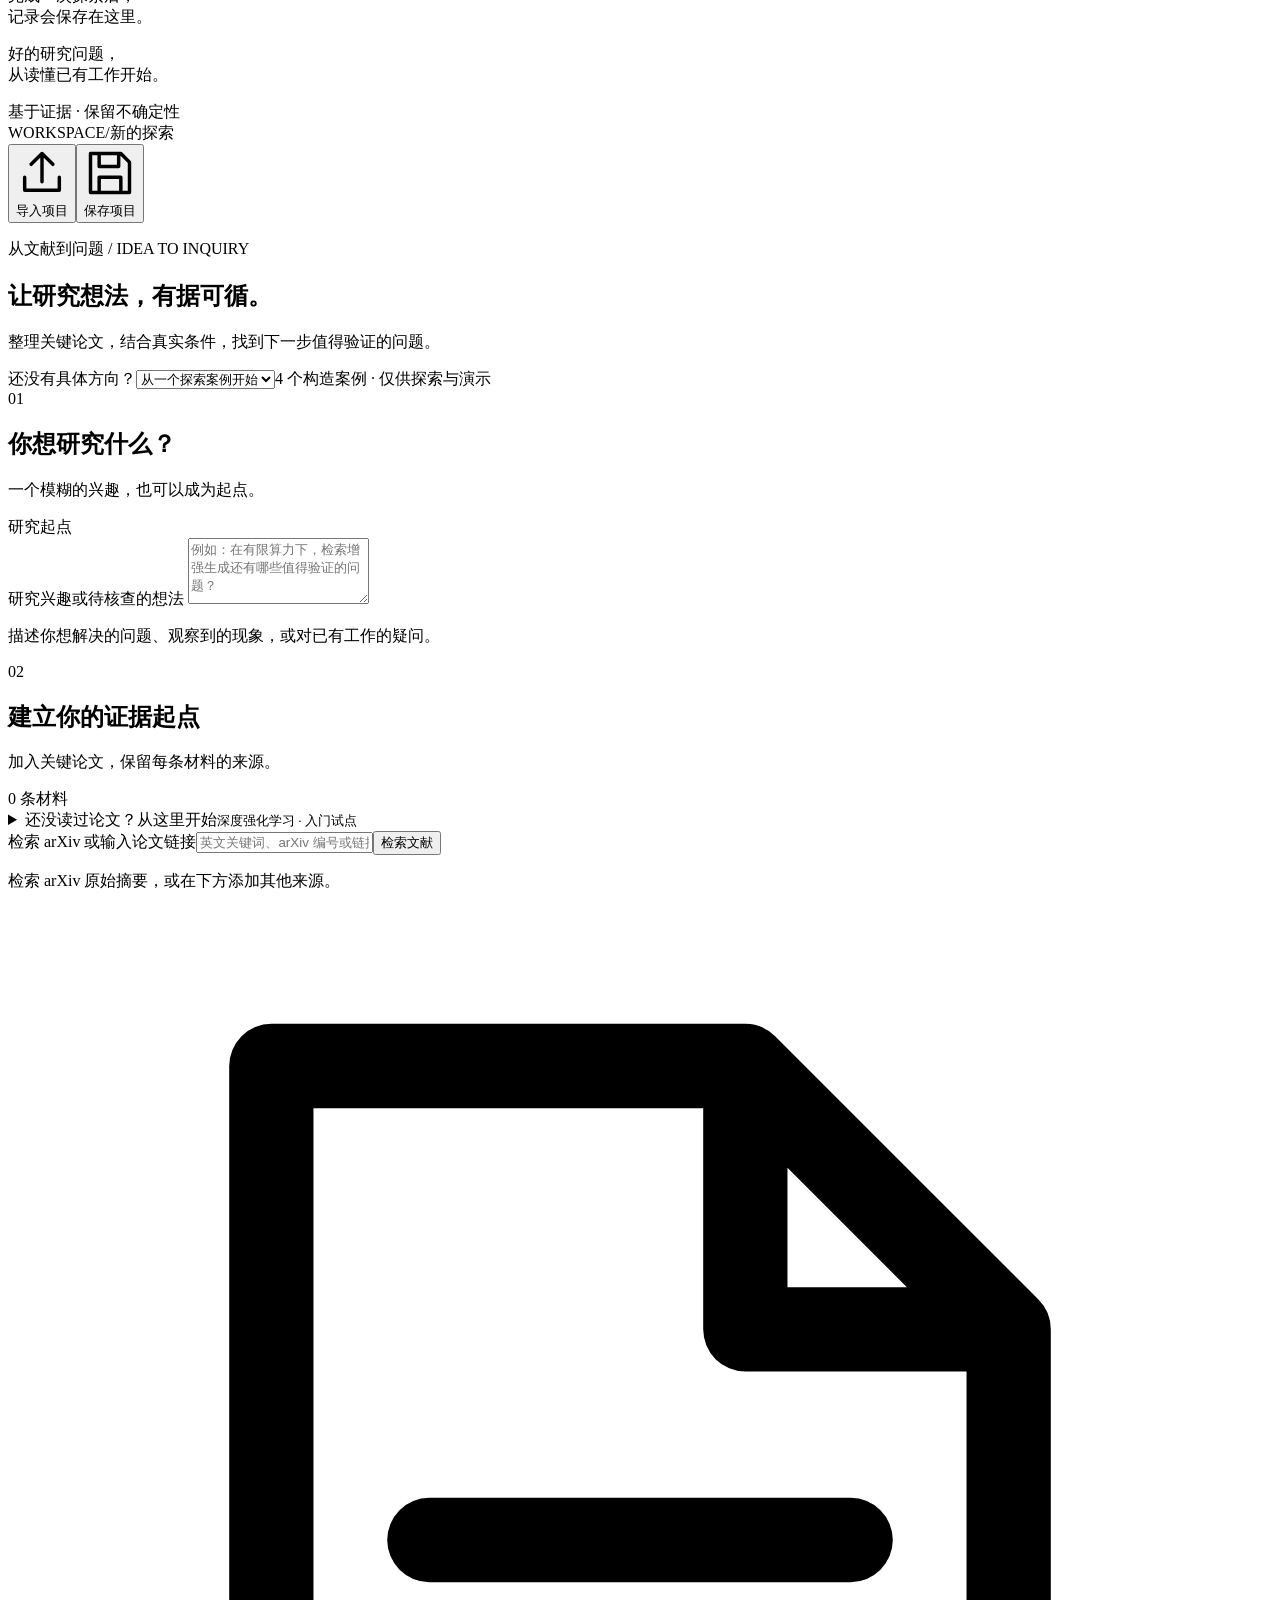
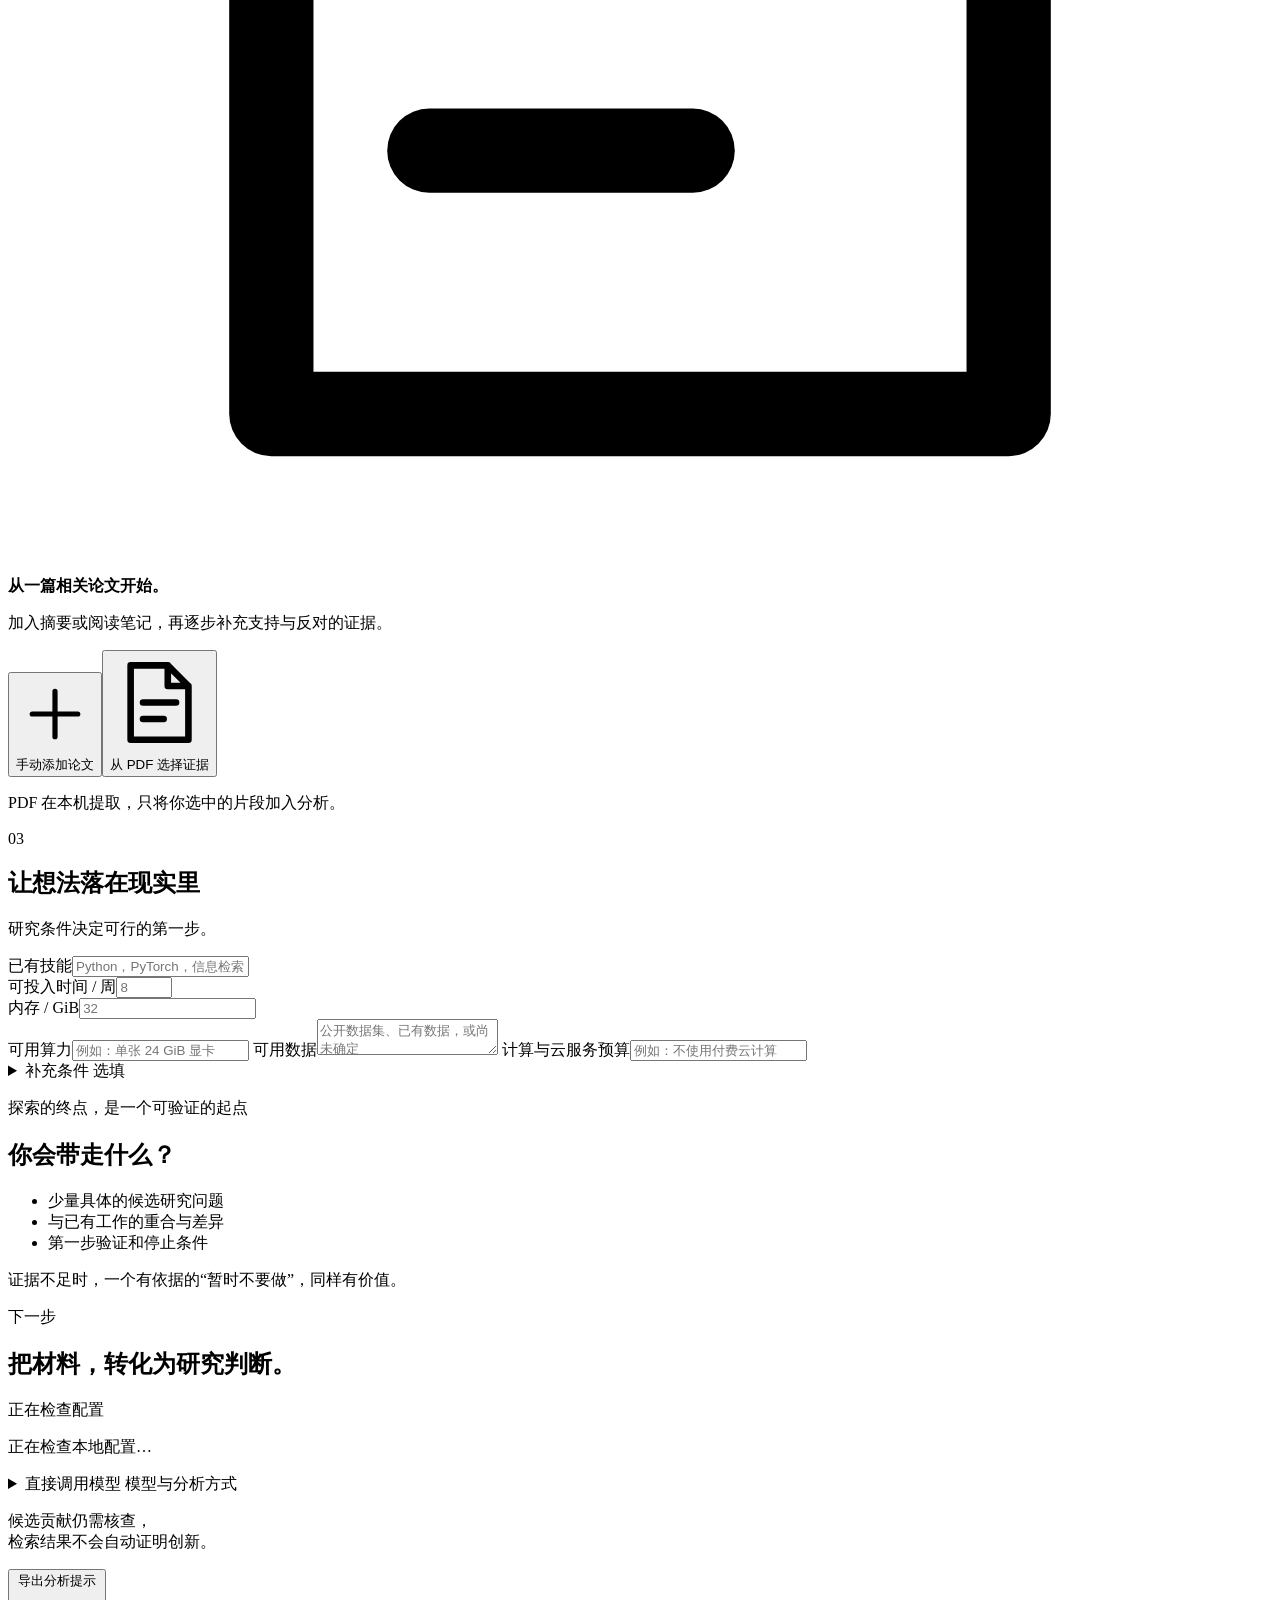
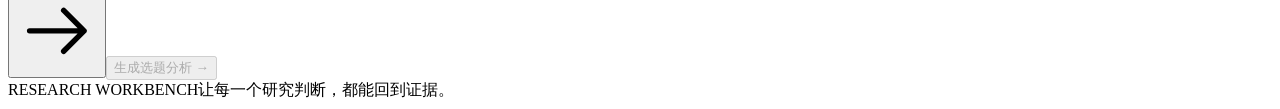
==== commit 4e1488f2: "Add an evidence-labeled deep reinforcement learning reading path" ====
--- a/research_workbench/web/index.html
+++ b/research_workbench/web/index.html
@@ -43,10 +43,15 @@
         </section>
         <section class="panel materials-panel" aria-labelledby="materials-heading">
           <div class="section-heading"><span class="step">02</span><div><h2 id="materials-heading">建立你的证据起点</h2><p>加入关键论文，保留每条材料的来源。</p></div><span id="source-count" class="count" role="status" aria-live="polite" aria-atomic="true">0 条材料</span></div>
+          <details id="starter-path" class="starter-path">
+            <summary><span>还没读过论文？从这里开始</span><small>深度强化学习 · 入门试点</small></summary>
+            <div id="starter-content"><p class="help">正在载入阅读路径…</p></div>
+            <p id="starter-status" class="help" role="status" aria-live="polite"></p>
+          </details>
           <form id="search-form" class="search-row"><label class="sr-only" for="search-query">检索 arXiv 或输入论文链接</label><input id="search-query" placeholder="英文关键词、arXiv 编号或链接" maxlength="300"><button id="search-button" type="submit">检索文献</button></form>
           <p class="help">检索 arXiv 原始摘要，或在下方添加其他来源。</p>
           <div id="search-results" aria-live="polite"></div>
-          <div id="sources" class="sources"><div class="empty"><span class="empty-symbol" aria-hidden="true"><svg class="icon " viewBox="0 0 24 24" fill="none" stroke="currentColor" stroke-width="1.6" stroke-linecap="round" stroke-linejoin="round" aria-hidden="true"><path d="M14 3H5v18h14V8zM14 3v5h5M8 12h8M8 16h5"/></svg></span><strong>把读过的论文，放到一起。</strong><p>从 3—5 篇关键论文开始，逐步勾勒研究边界。</p></div></div>
+          <div id="sources" class="sources"><div class="empty"><span class="empty-symbol" aria-hidden="true"><svg class="icon " viewBox="0 0 24 24" fill="none" stroke="currentColor" stroke-width="1.6" stroke-linecap="round" stroke-linejoin="round" aria-hidden="true"><path d="M14 3H5v18h14V8zM14 3v5h5M8 12h8M8 16h5"/></svg></span><strong>从一篇相关论文开始。</strong><p>加入摘要或阅读笔记，再逐步补充支持与反对的证据。</p></div></div>
           <div class="material-actions"><button id="add-manual" class="add-button"><svg class="icon " viewBox="0 0 24 24" fill="none" stroke="currentColor" stroke-width="1.6" stroke-linecap="round" stroke-linejoin="round" aria-hidden="true"><path d="M12 5v14M5 12h14"/></svg>手动添加论文</button><button id="add-pdf" class="add-button"><svg class="icon " viewBox="0 0 24 24" fill="none" stroke="currentColor" stroke-width="1.6" stroke-linecap="round" stroke-linejoin="round" aria-hidden="true"><path d="M14 3H5v18h14V8zM14 3v5h5M8 12h8M8 16h5"/></svg>从 PDF 选择证据</button></div>
           <p id="pdf-help" class="help">PDF 在本机提取，只将你选中的片段加入分析。</p>
         </section>
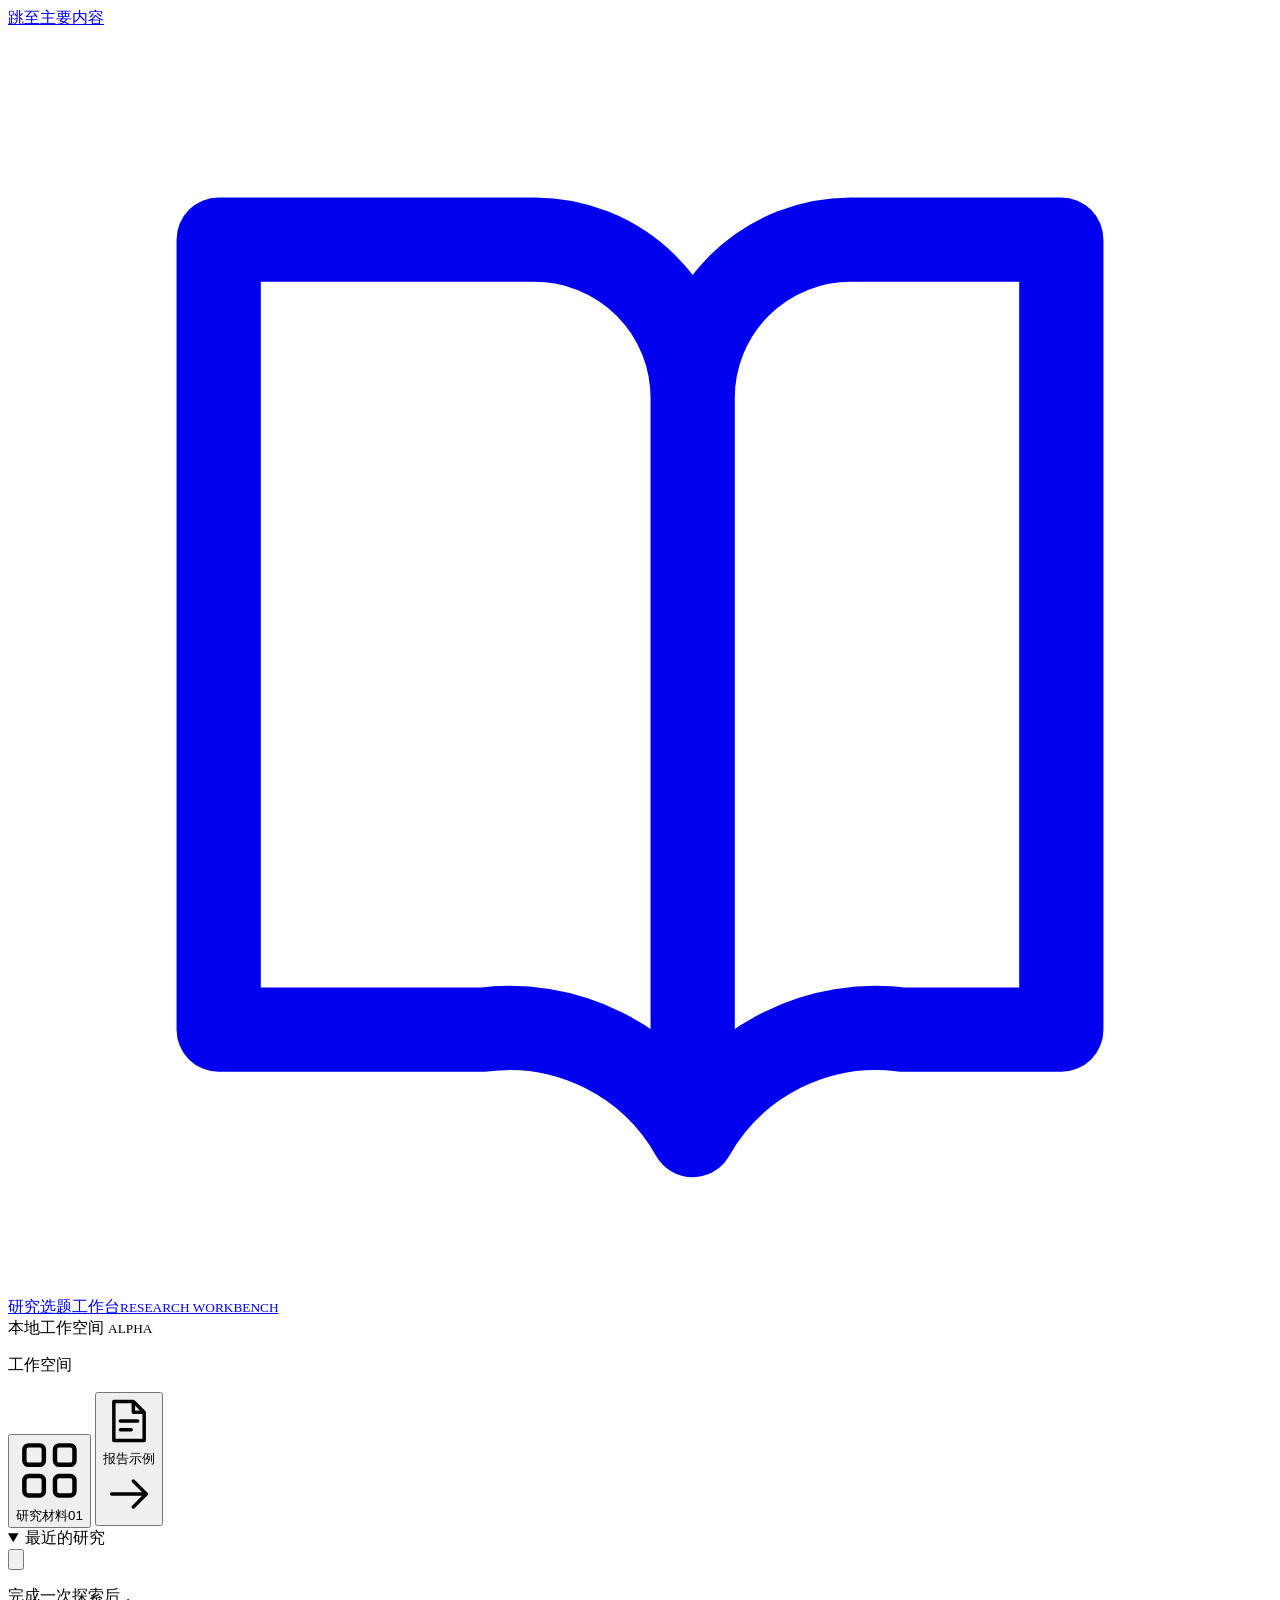
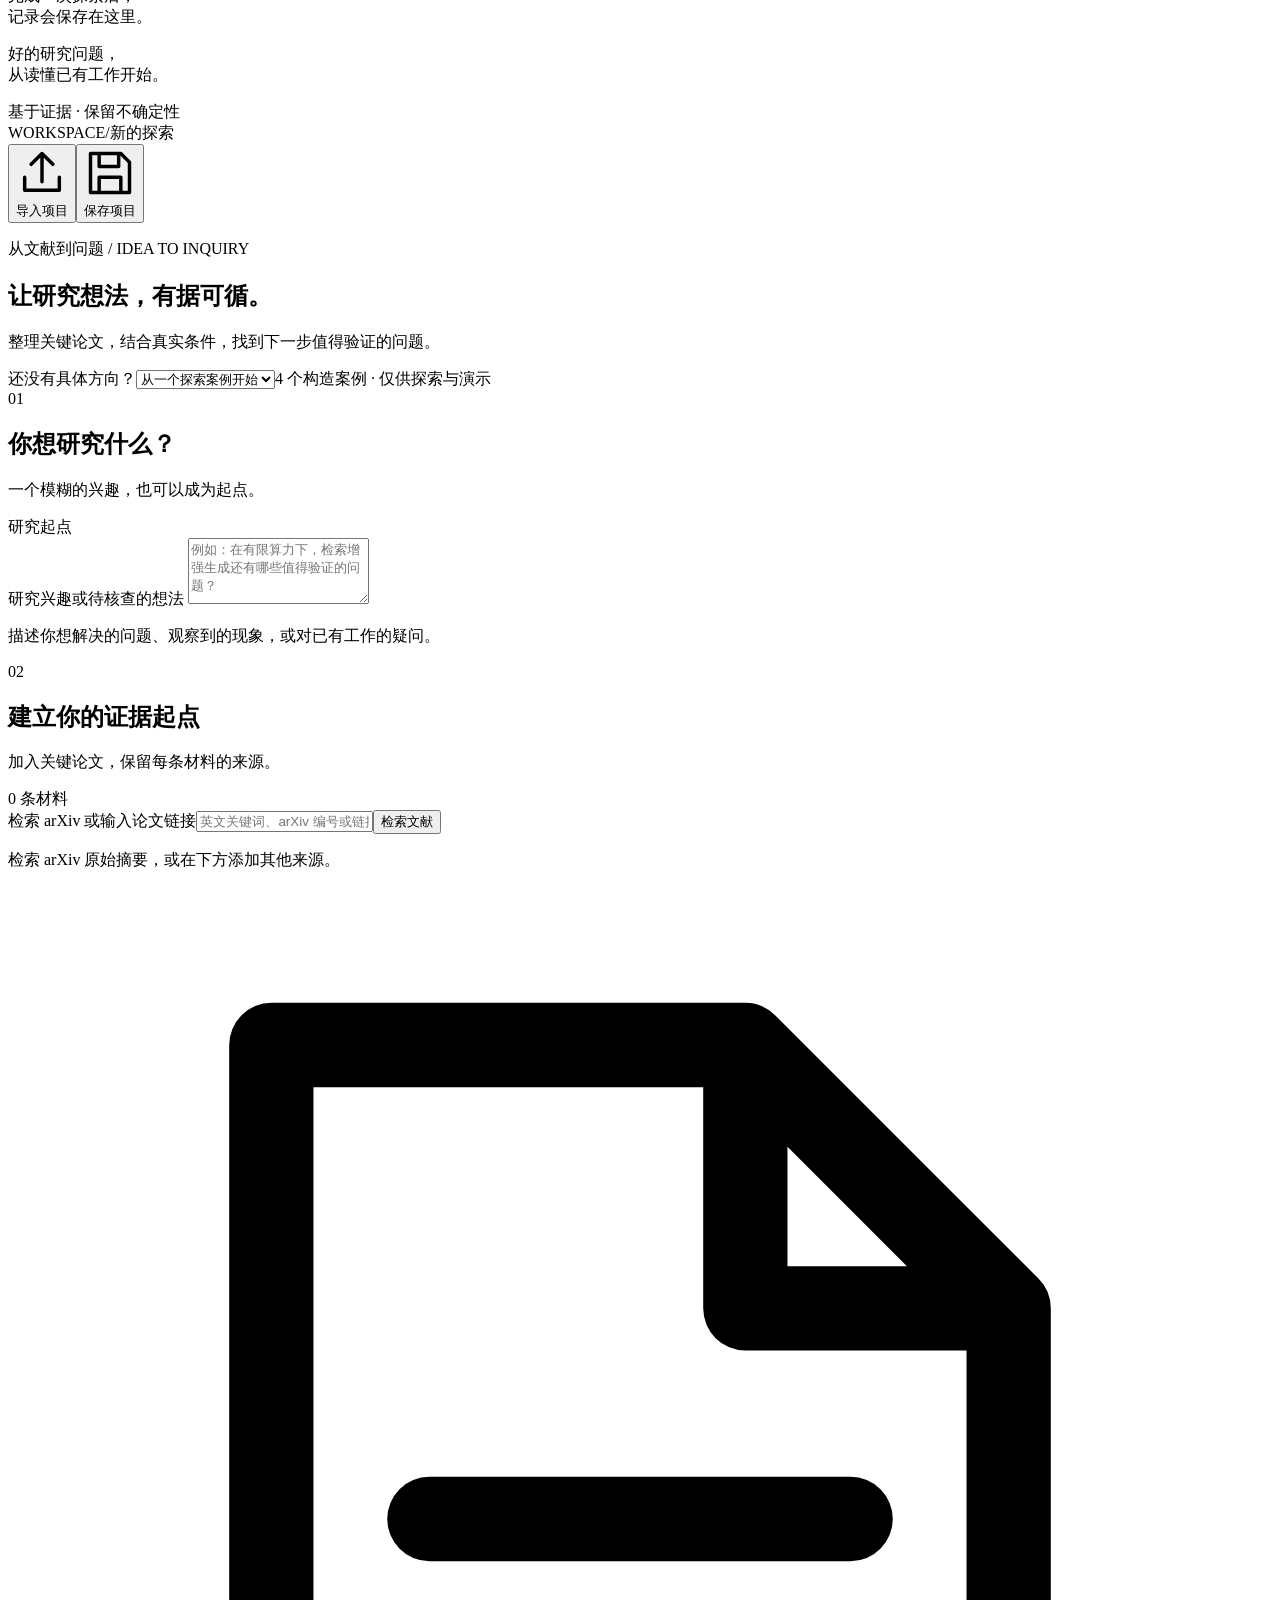
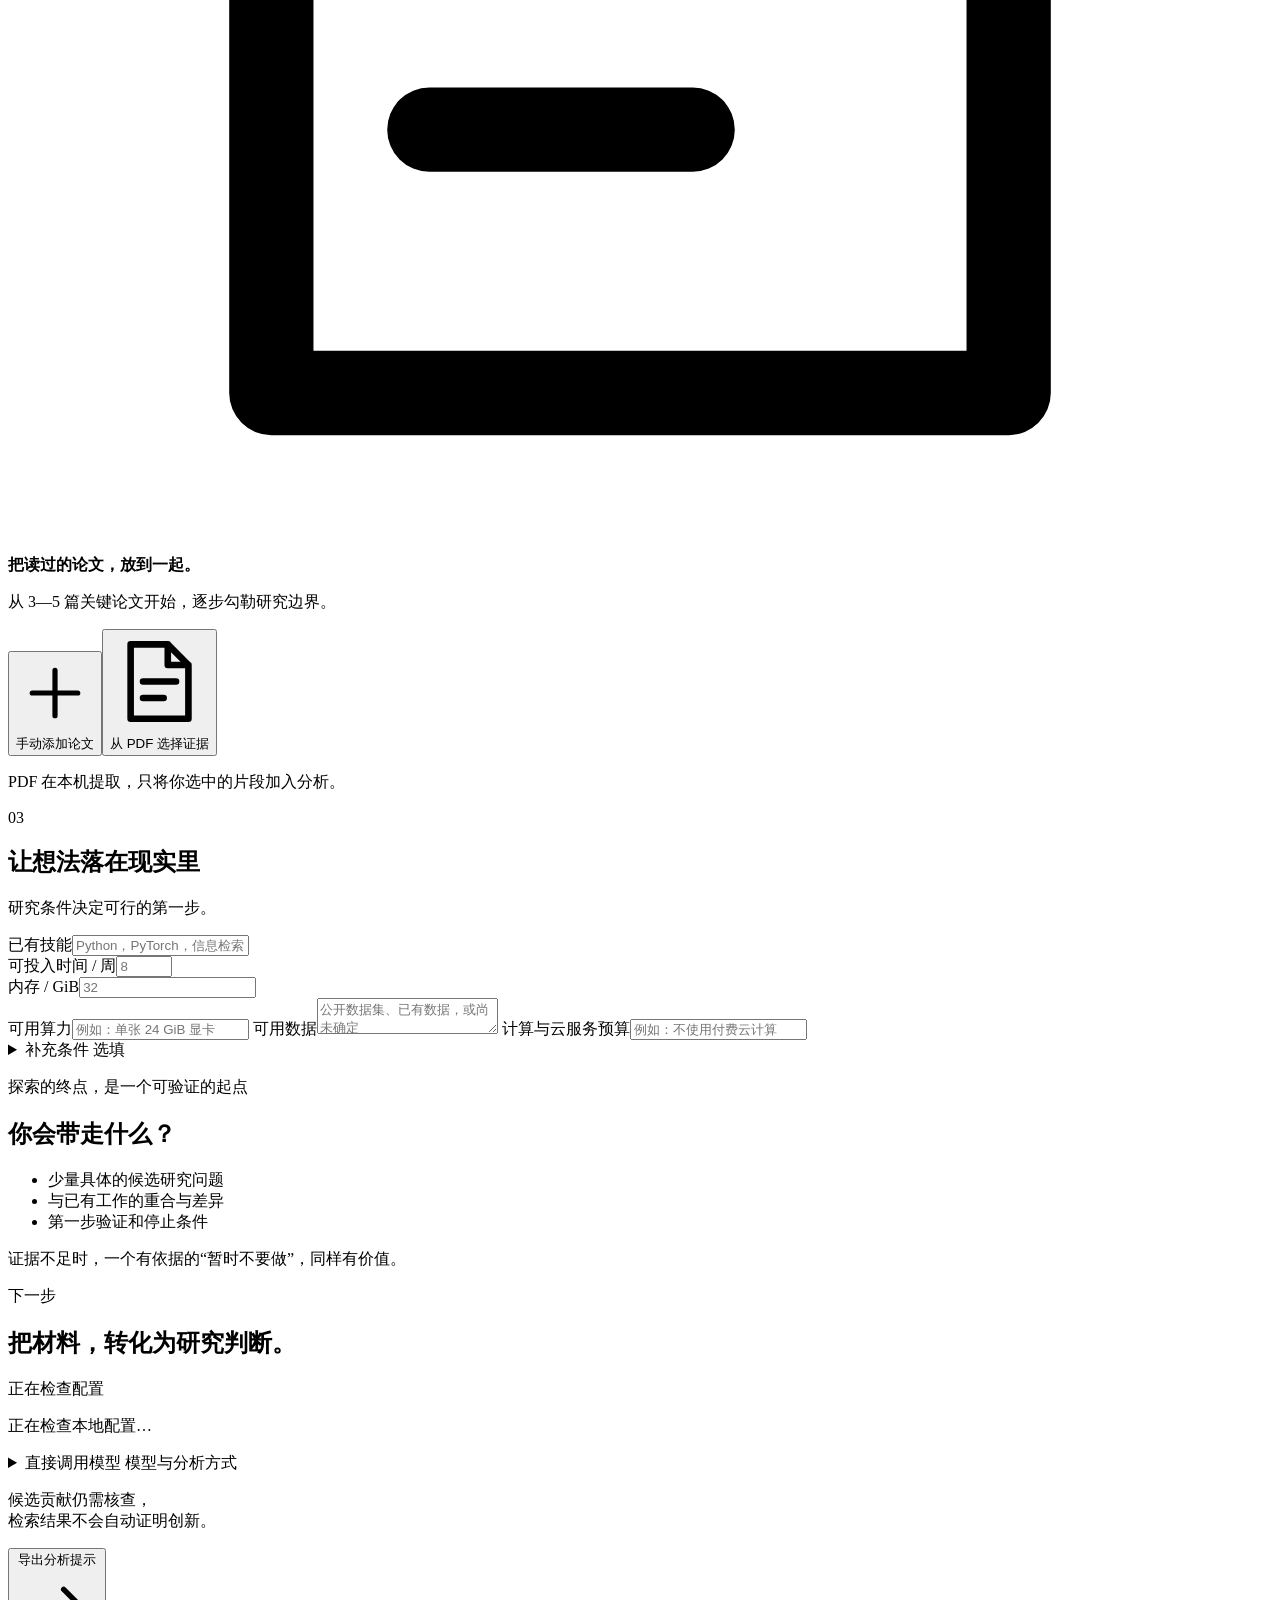
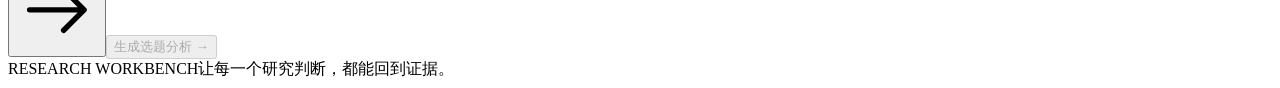
==== commit 428765e6: "Merge pull request #1 from wangxin-cell/codex/visual-workspace-refresh Refresh the research workspac" ====
--- a/research_workbench/web/index.html
+++ b/research_workbench/web/index.html
@@ -43,15 +43,10 @@
         </section>
         <section class="panel materials-panel" aria-labelledby="materials-heading">
           <div class="section-heading"><span class="step">02</span><div><h2 id="materials-heading">建立你的证据起点</h2><p>加入关键论文，保留每条材料的来源。</p></div><span id="source-count" class="count" role="status" aria-live="polite" aria-atomic="true">0 条材料</span></div>
-          <details id="starter-path" class="starter-path">
-            <summary><span>还没读过论文？从这里开始</span><small>深度强化学习 · 入门试点</small></summary>
-            <div id="starter-content"><p class="help">正在载入阅读路径…</p></div>
-            <p id="starter-status" class="help" role="status" aria-live="polite"></p>
-          </details>
           <form id="search-form" class="search-row"><label class="sr-only" for="search-query">检索 arXiv 或输入论文链接</label><input id="search-query" placeholder="英文关键词、arXiv 编号或链接" maxlength="300"><button id="search-button" type="submit">检索文献</button></form>
           <p class="help">检索 arXiv 原始摘要，或在下方添加其他来源。</p>
           <div id="search-results" aria-live="polite"></div>
-          <div id="sources" class="sources"><div class="empty"><span class="empty-symbol" aria-hidden="true"><svg class="icon " viewBox="0 0 24 24" fill="none" stroke="currentColor" stroke-width="1.6" stroke-linecap="round" stroke-linejoin="round" aria-hidden="true"><path d="M14 3H5v18h14V8zM14 3v5h5M8 12h8M8 16h5"/></svg></span><strong>从一篇相关论文开始。</strong><p>加入摘要或阅读笔记，再逐步补充支持与反对的证据。</p></div></div>
+          <div id="sources" class="sources"><div class="empty"><span class="empty-symbol" aria-hidden="true"><svg class="icon " viewBox="0 0 24 24" fill="none" stroke="currentColor" stroke-width="1.6" stroke-linecap="round" stroke-linejoin="round" aria-hidden="true"><path d="M14 3H5v18h14V8zM14 3v5h5M8 12h8M8 16h5"/></svg></span><strong>把读过的论文，放到一起。</strong><p>从 3—5 篇关键论文开始，逐步勾勒研究边界。</p></div></div>
           <div class="material-actions"><button id="add-manual" class="add-button"><svg class="icon " viewBox="0 0 24 24" fill="none" stroke="currentColor" stroke-width="1.6" stroke-linecap="round" stroke-linejoin="round" aria-hidden="true"><path d="M12 5v14M5 12h14"/></svg>手动添加论文</button><button id="add-pdf" class="add-button"><svg class="icon " viewBox="0 0 24 24" fill="none" stroke="currentColor" stroke-width="1.6" stroke-linecap="round" stroke-linejoin="round" aria-hidden="true"><path d="M14 3H5v18h14V8zM14 3v5h5M8 12h8M8 16h5"/></svg>从 PDF 选择证据</button></div>
           <p id="pdf-help" class="help">PDF 在本机提取，只将你选中的片段加入分析。</p>
         </section>
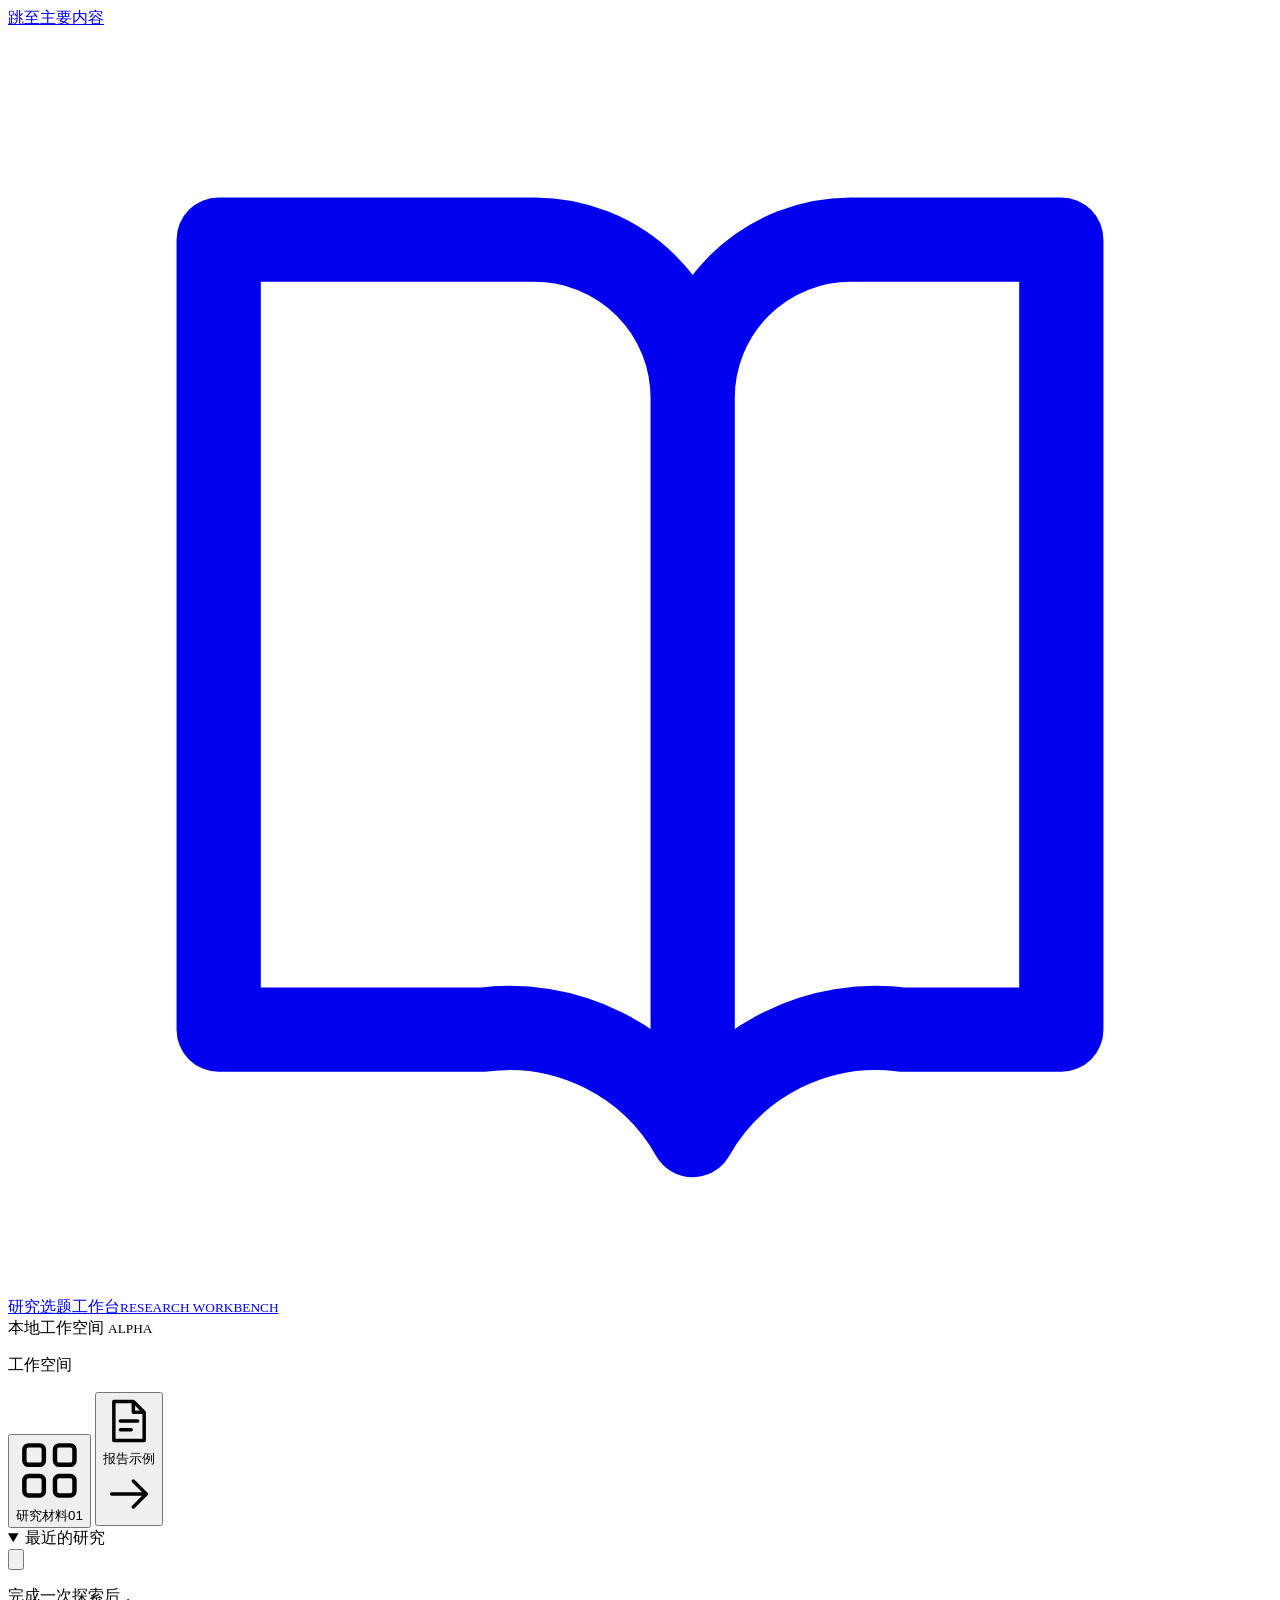
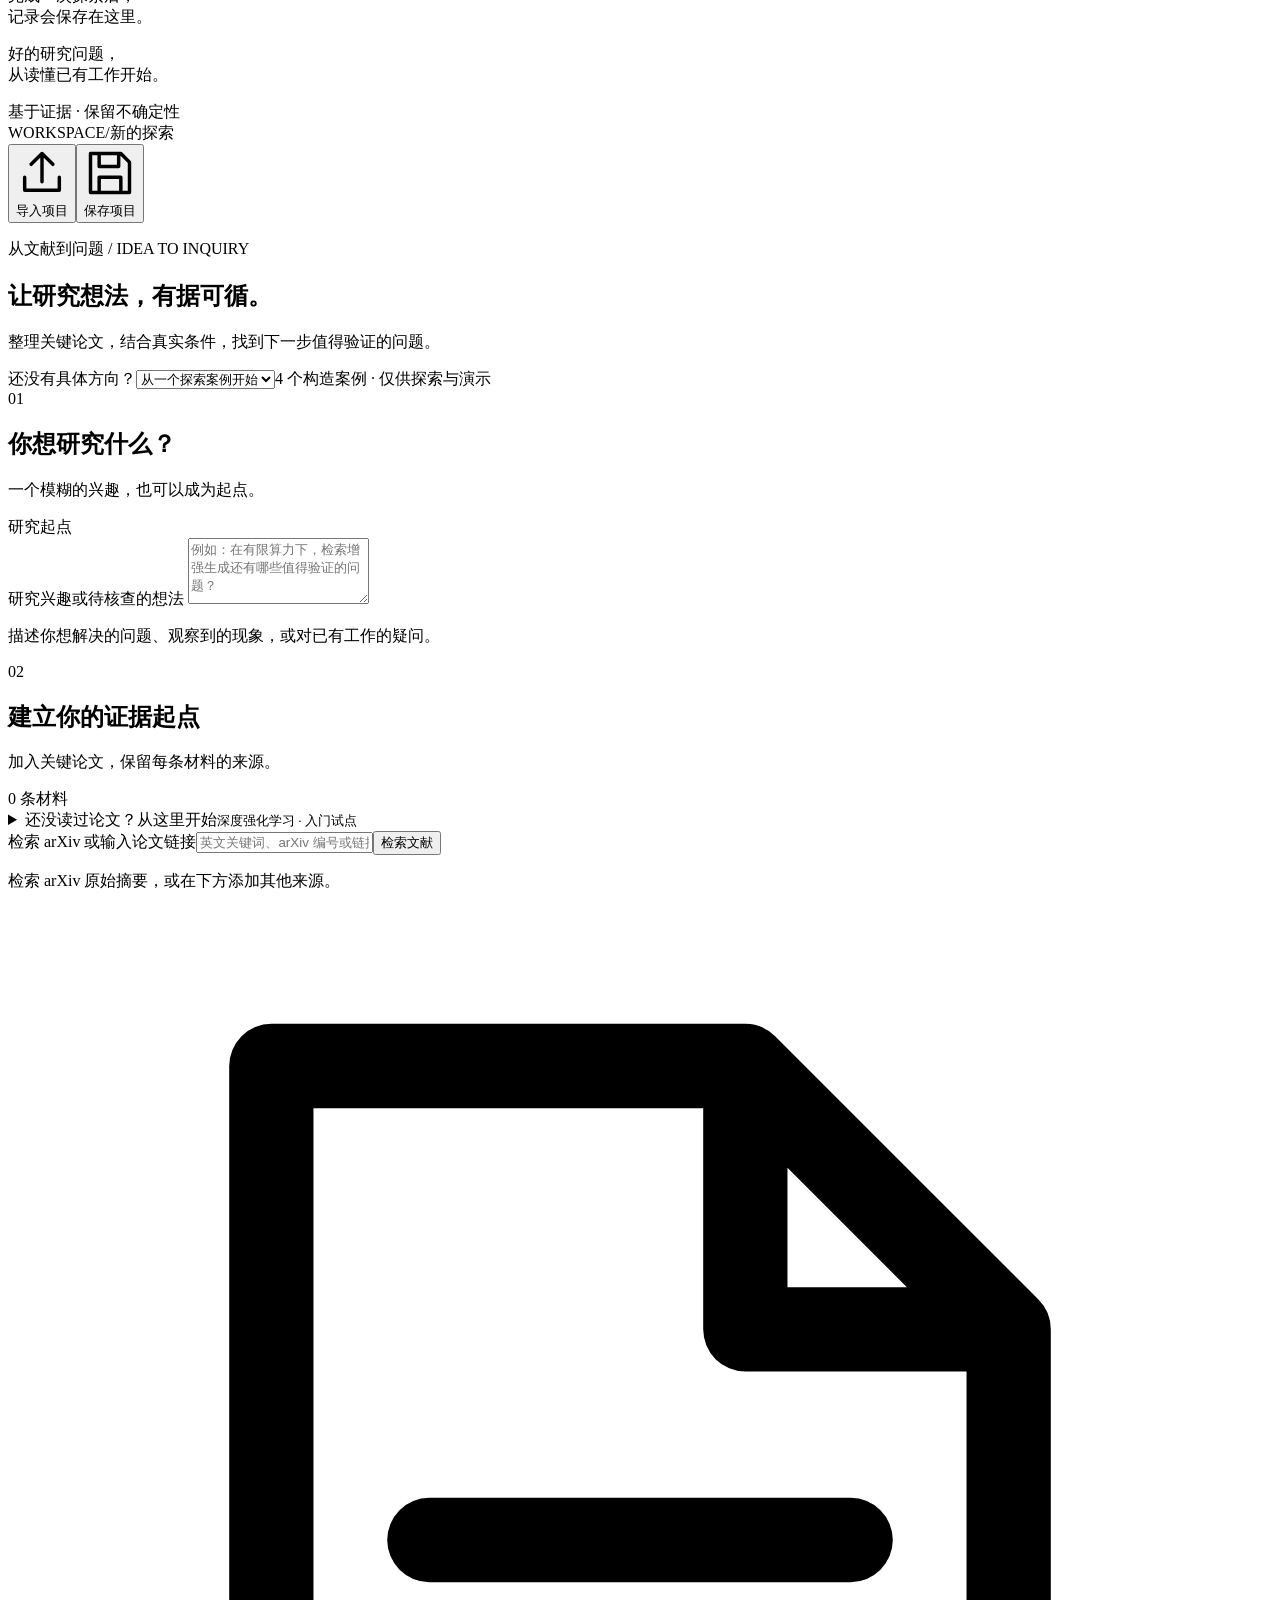
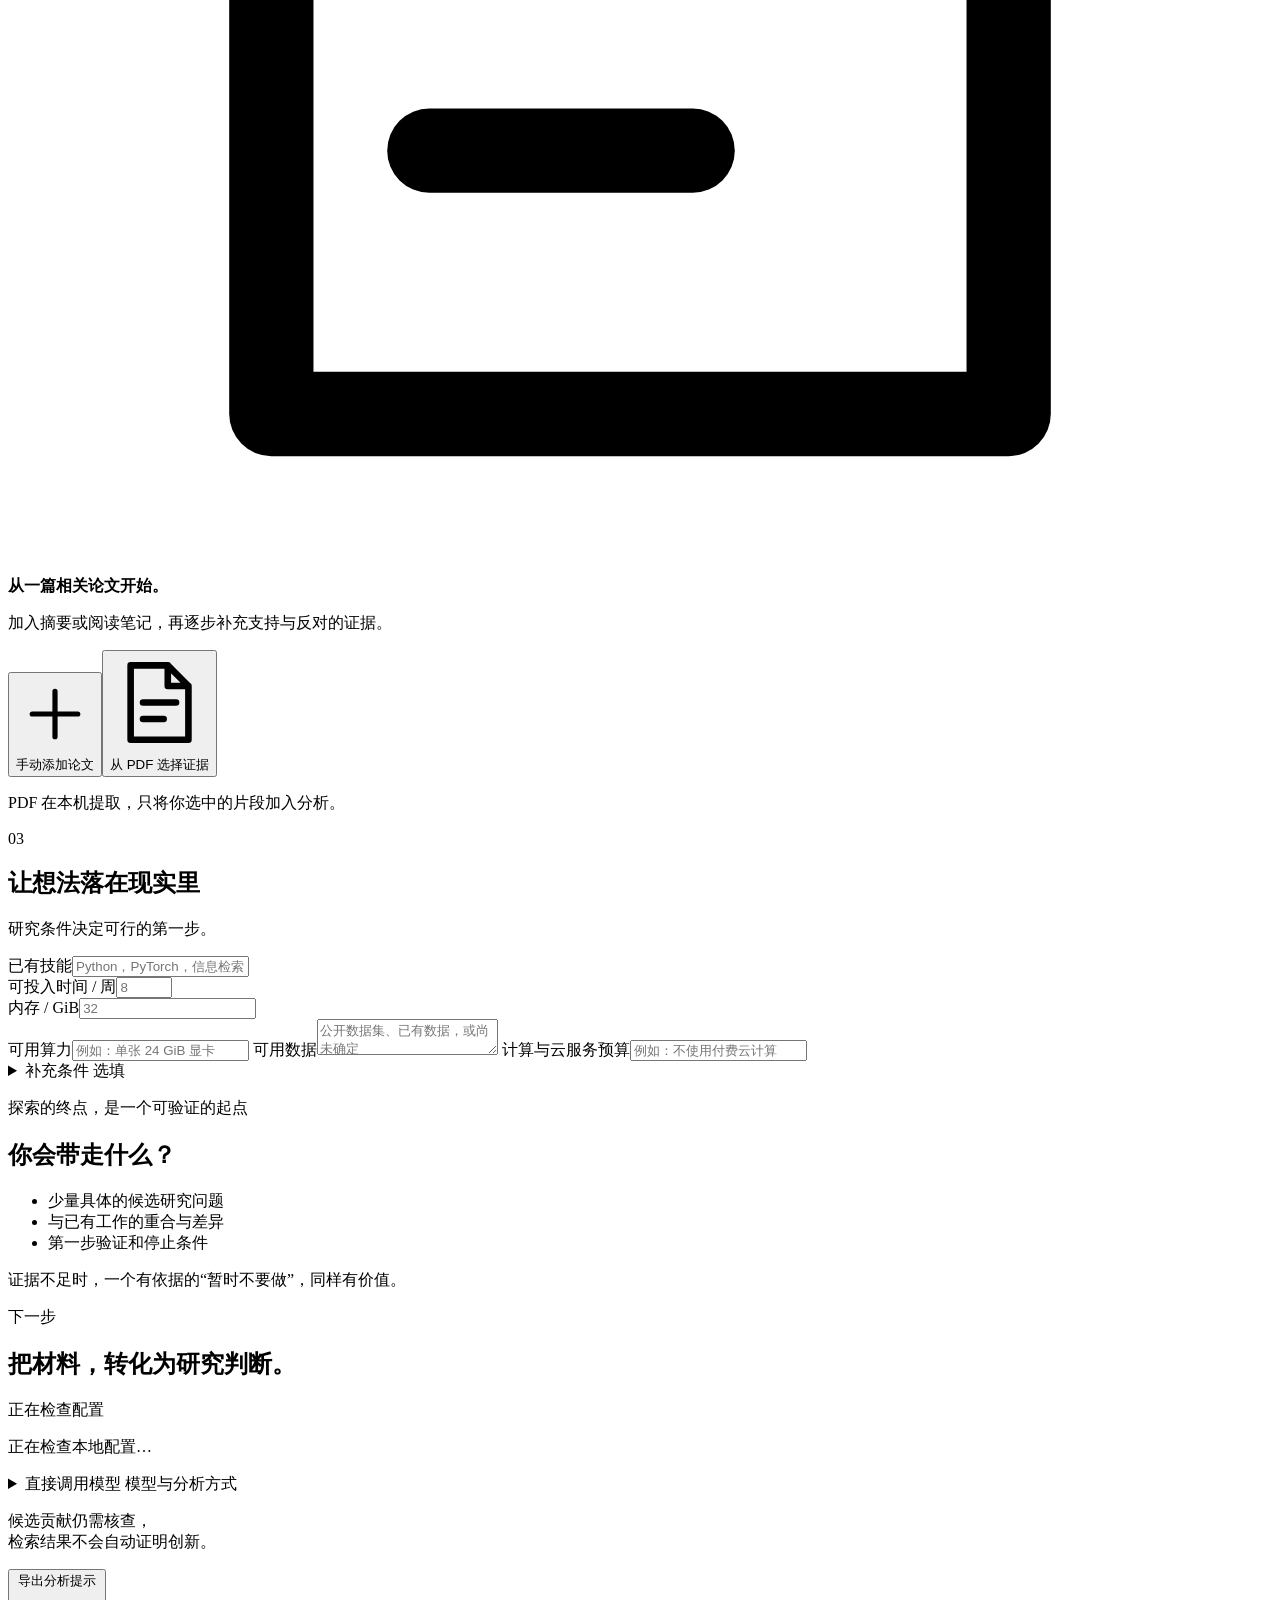
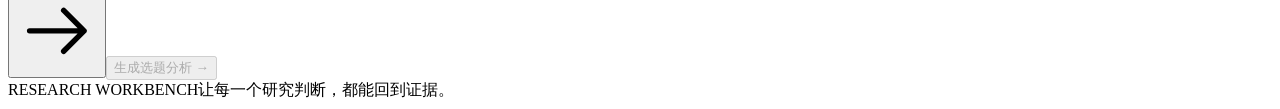
==== commit 4d4588a0: "Merge pull request #2 from wangxin-cell/codex/rl-starter-onboarding Add a deep RL reading path for r" ====
--- a/research_workbench/web/index.html
+++ b/research_workbench/web/index.html
@@ -43,10 +43,15 @@
         </section>
         <section class="panel materials-panel" aria-labelledby="materials-heading">
           <div class="section-heading"><span class="step">02</span><div><h2 id="materials-heading">建立你的证据起点</h2><p>加入关键论文，保留每条材料的来源。</p></div><span id="source-count" class="count" role="status" aria-live="polite" aria-atomic="true">0 条材料</span></div>
+          <details id="starter-path" class="starter-path">
+            <summary><span>还没读过论文？从这里开始</span><small>深度强化学习 · 入门试点</small></summary>
+            <div id="starter-content"><p class="help">正在载入阅读路径…</p></div>
+            <p id="starter-status" class="help" role="status" aria-live="polite"></p>
+          </details>
           <form id="search-form" class="search-row"><label class="sr-only" for="search-query">检索 arXiv 或输入论文链接</label><input id="search-query" placeholder="英文关键词、arXiv 编号或链接" maxlength="300"><button id="search-button" type="submit">检索文献</button></form>
           <p class="help">检索 arXiv 原始摘要，或在下方添加其他来源。</p>
           <div id="search-results" aria-live="polite"></div>
-          <div id="sources" class="sources"><div class="empty"><span class="empty-symbol" aria-hidden="true"><svg class="icon " viewBox="0 0 24 24" fill="none" stroke="currentColor" stroke-width="1.6" stroke-linecap="round" stroke-linejoin="round" aria-hidden="true"><path d="M14 3H5v18h14V8zM14 3v5h5M8 12h8M8 16h5"/></svg></span><strong>把读过的论文，放到一起。</strong><p>从 3—5 篇关键论文开始，逐步勾勒研究边界。</p></div></div>
+          <div id="sources" class="sources"><div class="empty"><span class="empty-symbol" aria-hidden="true"><svg class="icon " viewBox="0 0 24 24" fill="none" stroke="currentColor" stroke-width="1.6" stroke-linecap="round" stroke-linejoin="round" aria-hidden="true"><path d="M14 3H5v18h14V8zM14 3v5h5M8 12h8M8 16h5"/></svg></span><strong>从一篇相关论文开始。</strong><p>加入摘要或阅读笔记，再逐步补充支持与反对的证据。</p></div></div>
           <div class="material-actions"><button id="add-manual" class="add-button"><svg class="icon " viewBox="0 0 24 24" fill="none" stroke="currentColor" stroke-width="1.6" stroke-linecap="round" stroke-linejoin="round" aria-hidden="true"><path d="M12 5v14M5 12h14"/></svg>手动添加论文</button><button id="add-pdf" class="add-button"><svg class="icon " viewBox="0 0 24 24" fill="none" stroke="currentColor" stroke-width="1.6" stroke-linecap="round" stroke-linejoin="round" aria-hidden="true"><path d="M14 3H5v18h14V8zM14 3v5h5M8 12h8M8 16h5"/></svg>从 PDF 选择证据</button></div>
           <p id="pdf-help" class="help">PDF 在本机提取，只将你选中的片段加入分析。</p>
         </section>
